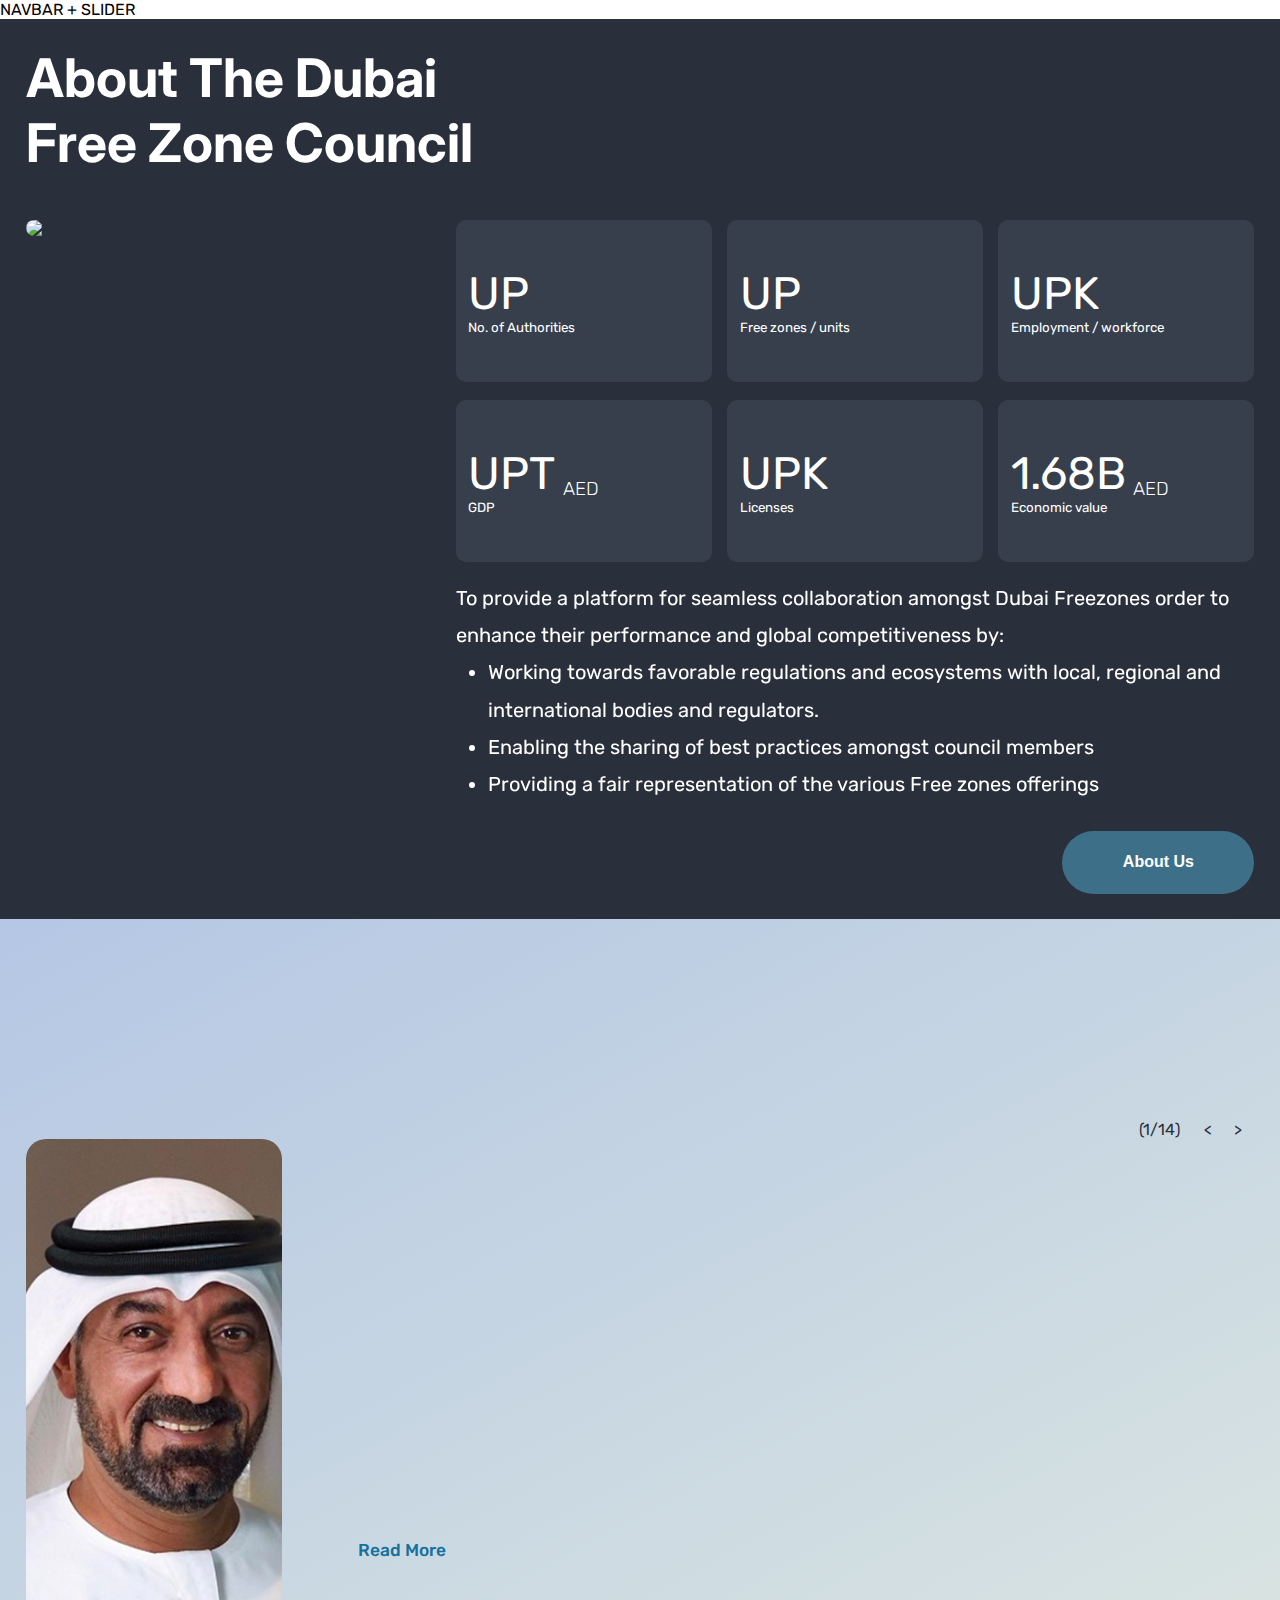
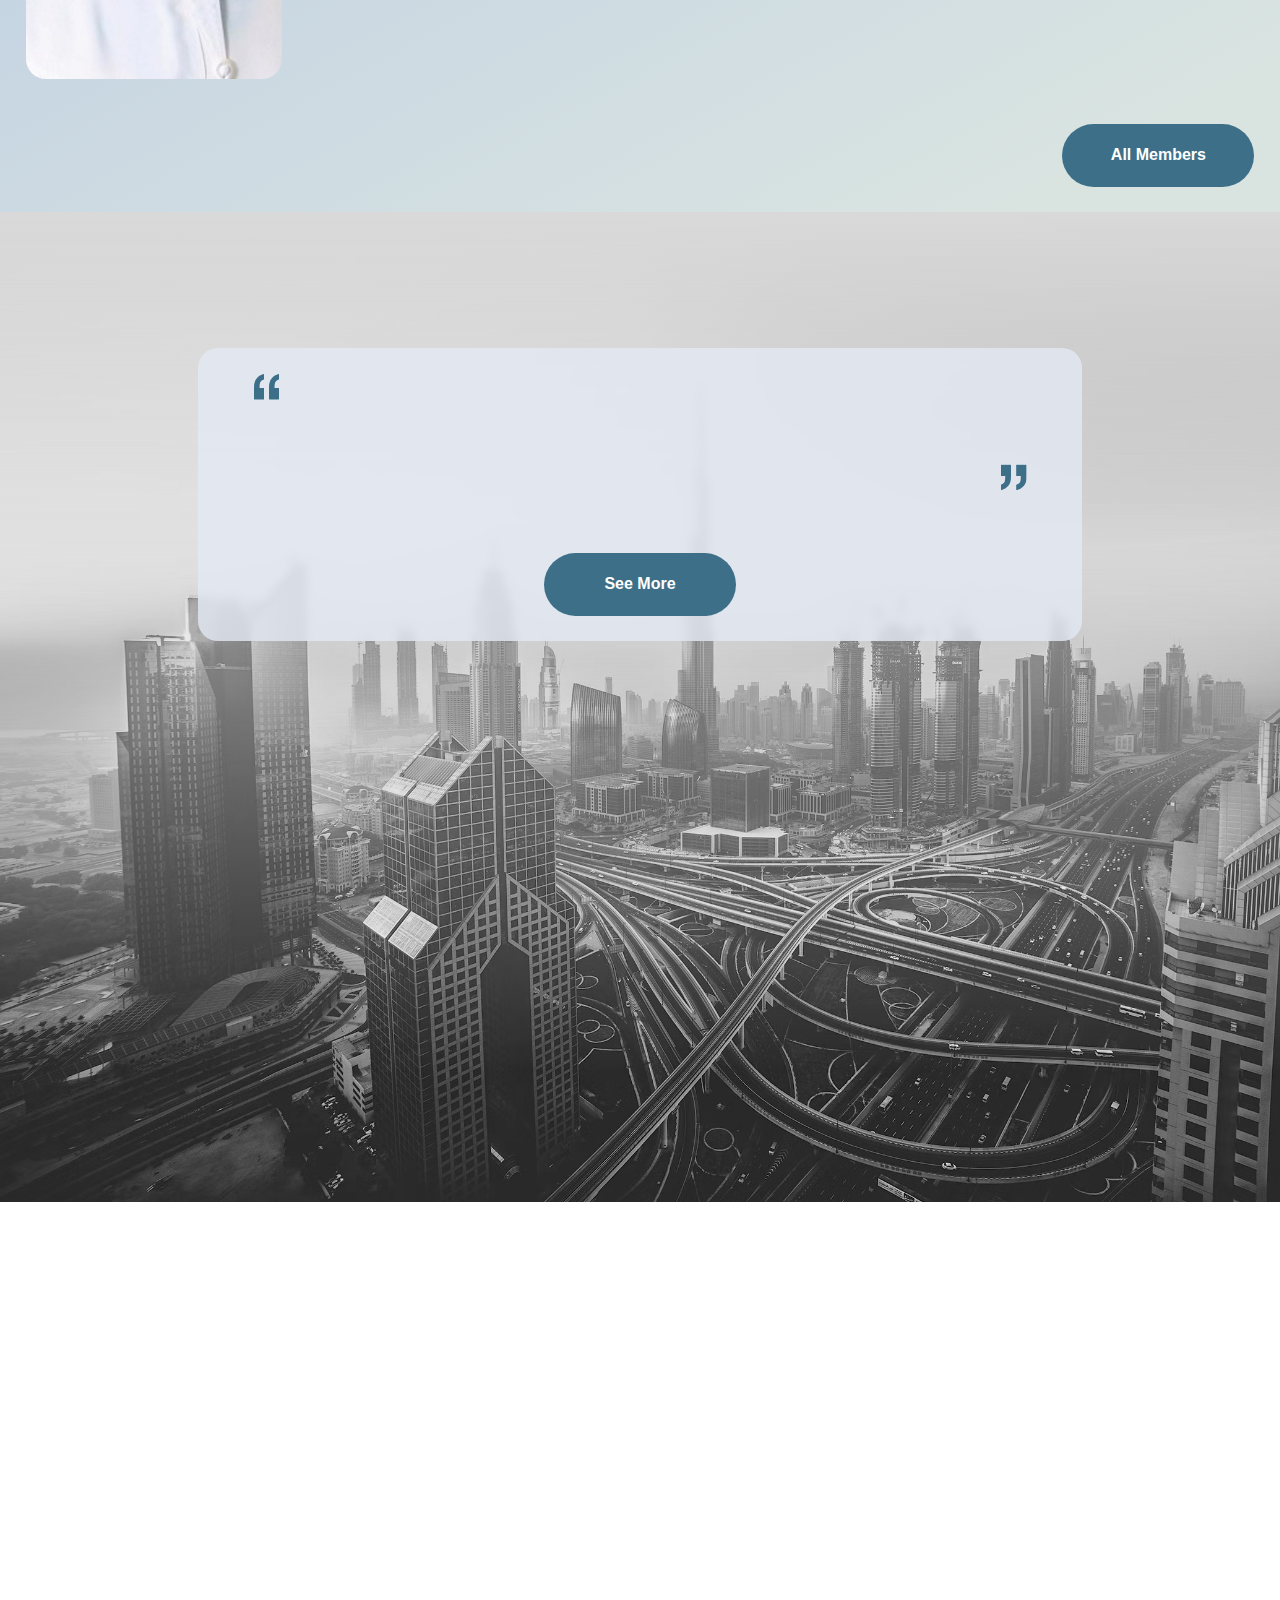
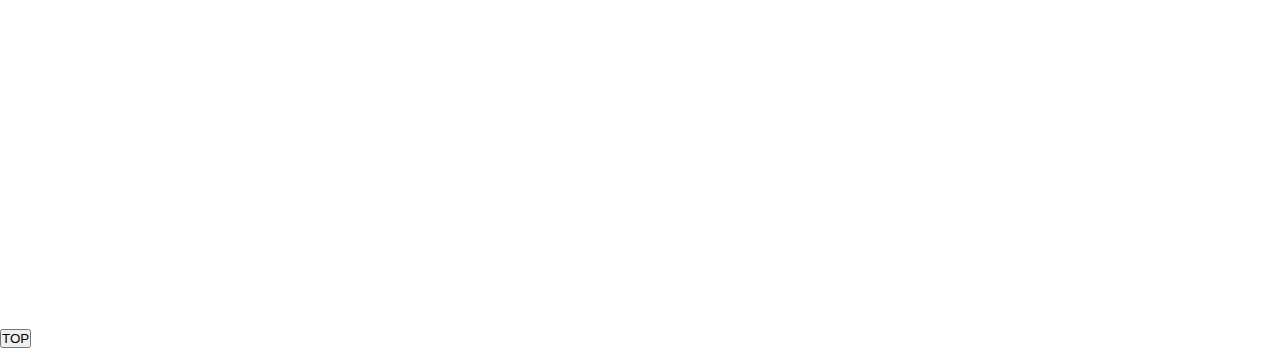
==== HTML.html @ bbfe6530 "Add files via upload" ====
<!DOCTYPE html>
<html>
  <head>
    <link
      href="https://fonts.googleapis.com/css2?family=Inter:wght@100..900&display=swap"
      rel="stylesheet"
    />
    <link
      href="https://fonts.googleapis.com/css2?family=Rubik:ital,wght@0,300..900;1,300..900&display=swap"
      rel="stylesheet"
    />
    <link rel="stylesheet" href="./CSS.css" />
    <link href="https://unpkg.com/aos@2.3.1/dist/aos.css" rel="stylesheet" />
  </head>

  <body>
    <p>NAVBAR + SLIDER</p>
    <div class="About_Us_Outer_Div">
      <div
        class="About_Us_Title_Div"
        data-aos-once="true"  data-aos="zoom-out-right"
        data-aos-duration="1000"
      >
        <h1>About the Dubai Free zone council</h1>
      </div>
      <div class="About_Us_Content_Div">
        <div class="About_Us_Content_Left">
          <div class="About_Us_Content_Left_Image_Div">
            <img class="About_Us_Content_Left_Image" src="./Assets/1.png" />
          </div>
        </div>
        <div class="About_Us_Content_Right">
          <div class="About_Us_Content_Right_Counters">
            <div class="About_Us_Content_Right_Counters_Grid">
              <div class="About_Us_Content_Right_Counters_Row">
                <div class="About_Us_Content_Right_Counters_Cell">
                  <div class="About_Us_Content_Right_Counters_Cell_Content">
                    <div class="About_Us_Content_Right_Counters_Cell_Up">
                      UP
                    </div>
                    <div class="About_Us_Content_Right_Counters_Cell_Down">
                      No. of Authorities
                    </div>
                  </div>
                </div>
                <div class="About_Us_Content_Right_Counters_Cell">
                  <div class="About_Us_Content_Right_Counters_Cell_Content">
                    <div class="About_Us_Content_Right_Counters_Cell_Up">
                      UP
                    </div>
                    <div class="About_Us_Content_Right_Counters_Cell_Down">
                      Free zones / units
                    </div>
                  </div>
                </div>
                <div class="About_Us_Content_Right_Counters_Cell">
                  <div class="About_Us_Content_Right_Counters_Cell_Content">
                    <div class="About_Us_Content_Right_Counters_Cell_Up">
                      UPK
                    </div>
                    <div class="About_Us_Content_Right_Counters_Cell_Down">
                      Employment / workforce
                    </div>
                  </div>
                </div>
              </div>
              <div class="About_Us_Content_Right_Counters_Row">
                <div class="About_Us_Content_Right_Counters_Cell">
                  <div class="About_Us_Content_Right_Counters_Cell_Content">
                    <div class="About_Us_Content_Right_Counters_Cell_Up">
                      UPT <span>AED</span>
                    </div>
                    <div class="About_Us_Content_Right_Counters_Cell_Down">
                      GDP
                    </div>
                  </div>
                </div>
                <div class="About_Us_Content_Right_Counters_Cell">
                  <div class="About_Us_Content_Right_Counters_Cell_Content">
                    <div class="About_Us_Content_Right_Counters_Cell_Up">
                      UPK
                    </div>
                    <div class="About_Us_Content_Right_Counters_Cell_Down">
                      Licenses
                    </div>
                  </div>
                </div>
                <div class="About_Us_Content_Right_Counters_Cell">
                  <div class="About_Us_Content_Right_Counters_Cell_Content">
                    <div class="About_Us_Content_Right_Counters_Cell_Up">
                      1.68B<span>AED</span>
                    </div>
                    <div class="About_Us_Content_Right_Counters_Cell_Down">
                      Economic value
                    </div>
                  </div>
                </div>
              </div>
            </div>
          </div>
          <div class="About_Us_Content_Right_Text">
            <p data-aos-once="true"  data-aos="fade-up" data-aos-duration="1000">
              To provide a platform for seamless collaboration amongst Dubai
              Freezones order to enhance their performance and global
              competitiveness by:
            </p>
            <ul>
              <li data-aos-once="true"  data-aos="fade-up" data-aos-duration="1400">
                Working towards favorable regulations and ecosystems with local,
                regional and international bodies and regulators.
              </li>
              <li data-aos-once="true"  data-aos="fade-up" data-aos-duration="1800">
                Enabling the sharing of best practices amongst council members
              </li>
              <li data-aos-once="true"  data-aos="fade-up" data-aos-duration="2200">
                Providing a fair representation of the various Free zones
                offerings
              </li>
            </ul>
          </div>
          <div class="About_Us_Content_Right_Button_Div">
            <button class="About_Us_Content_Right_Button">About Us</button>
          </div>
        </div>
      </div>
    </div>
    <div class="Members_Outer_Div">
      <div
        class="Members_Title_Div"
        data-aos-once="true"  data-aos="zoom-out-right"
        data-aos-duration="1000"
      >
        <h1>The Dubai Free zone council members</h1>
      </div>
      <div class="Members_Arrows_Div">
        <div class="Members_Arrow_Div_Contents">
          <div class="Members_Card_Number">(1/14)</div>
          <div class="Members_Arrows">
            <div class="Member_Arrow_Left">&lt;</div>
            <div class="Member_Arrow_Right">&gt;</div>
          </div>
        </div>
      </div>
      <div class="Members_Contents_Div">
        <div class="Members_Content_Left">
          <div class="Members_Content_Left_Image_Div">
            <img src="./Assets/2.png" />
          </div>
        </div>
        <div class="Members_Content_Right">
          <div class="Members_Content_Right_Title_Div">
            <p
              class="Members_Content_Right_Title_Text"
              data-aos-once="true"  data-aos="fade-up"
              data-aos-duration="700"
            >
              H.H. Sheikh Ahmed Bin Saeed Al Maktoum
            </p>
          </div>
          <div
            class="Members_Content_Right_Position"
            data-aos-once="true"  data-aos="fade-up"
            data-aos-duration="1000"
          >
            Chairman, Dubai Free Zones Council
          </div>
          <div class="Members_Content_Right_Plain_Text_Div">
            <p
              class="Members_Content_Right_Plain_Text"
              data-aos-once="true"  data-aos="fade-up"
              data-aos-duration="1300"
            >
              The Dubai Free Zones Council (DFZC) aims to drive the development
              of free zones in Dubai in order to attract investments and create
              an enabling environment for boosting diverse areas of the national
            </p>
          </div>
          <div>
            <a class="Members_Content_Right_Read_More" href="">Read More</a>
          </div>
        </div>
      </div>
      <div class="Members_Button_Div">
        <button class="Member_All_Members_Button">All Members</button>
      </div>
    </div>
    <div class="Agenda_Outer_Div">
      <div class="Agenda_Inner_Div">
        <div
          class="Agenda_Title_Div"
          data-aos-once="true"  data-aos="zoom-out-right"
          data-aos-duration="1000"
        >
          <h1>Economic agenda d33</h1>
        </div>
        <div class="Agenda_Content_Card_Div">
          <div class="Agenda_Content_Card">
            <div class="Agenda_Content_Card_Left">
              <img
                src="./Assets/Quote.svg"
                class="Agenda_Content_Card_Left_Image"
              />
            </div>
            <div class="Agenda_Content_Card_Center">
              <div class="Agenda_Content_Card_Center_Quote">
                <p
                  class="Agenda_Content_Card_Center_Quote_Text"
                  data-aos-once="true"  data-aos="fade-up"
                  data-aos-duration="1300"
                >
                  "2033 will mark 200 years since the foundation of Dubai: the
                  year in which Dubai will be the most important global business
                  centre, and by then we would have completed the Dubai Economic
                  Agenda 2033.“
                </p>
              </div>
              <div class="Agenda_Content_Card_Center_Quoter">
                <p
                  class="Agenda_Content_Card_Center_Quoter_Text"
                  data-aos-once="true"  data-aos="fade-up"
                  data-aos-duration="1700"
                >
                  -His Highness Sheikh Mohammed bin Rashid Al Maktoum
                </p>
              </div>
              <div class="Agenda_Content_Card_Center_Button_Div">
                <button class="Agenda_Content_Card_Center_Button">
                  See More
                </button>
              </div>
            </div>
            <div class="Agenda_Content_Card_Right">
              <img
                src="./Assets/Quote.svg"
                class="Agenda_Content_Card_Right_Image"
              />
            </div>
          </div>
        </div>
      </div>
    </div>
    <div class="Authorities_Outer_Div">
      <div class="Authorities_Title_Div" data-aos-once="true" data-aos="zoom-out-right">
        <h1>Freezone Authorities</h1>
      </div>
      <div class="Authorities_Items_Div">
        <div class="Authorities_Items_Rows">
          <div class="Authorities_Items_Row">
            <div class="Authorities_Items_Row_Item">
              <div class="Authorities_Items_Row_Item_Image_Div" data-aos-once="true"  data-aos="fade-right" data-aos-duration="400">
                <img
                  class="Authorities_Items_Row_Item_Image"
                  src="./Assets/4.jpeg"
                />
              </div>
              <div class="Authorities_Items_Row_Item_Image_Div" data-aos-once="true"  data-aos="fade-right" data-aos-duration="600">
                <img
                  class="Authorities_Items_Row_Item_Image"
                  src="./Assets/5.png"
                />
              </div>
              <div class="Authorities_Items_Row_Item_Image_Div" data-aos-once="true"  data-aos="fade-right" data-aos-duration="800">
                <img
                  class="Authorities_Items_Row_Item_Image"
                  src="./Assets/6.png"
                />
              </div>
              <div class="Authorities_Items_Row_Item_Image_Div" data-aos-once="true"  data-aos="fade-right" data-aos-duration="1000">
                <img
                  class="Authorities_Items_Row_Item_Image"
                  src="./Assets/7.png"
                />
              </div>
            </div>
          </div>
          <div class="Authorities_Items_Row">
            <div class="Authorities_Items_Row_Item">
              <div class="Authorities_Items_Row_Item_Image_Div" data-aos-once="true"  data-aos="fade-right" data-aos-duration="1000">
                <img
                  class="Authorities_Items_Row_Item_Image"
                  src="./Assets/8.png"
                />
              </div>
              <div class="Authorities_Items_Row_Item_Image_Div" data-aos-once="true"  data-aos="fade-right" data-aos-duration="1000">
                <img
                  class="Authorities_Items_Row_Item_Image"
                  src="./Assets/9.png"
                />
              </div>
              <div class="Authorities_Items_Row_Item_Image_Div" data-aos-once="true"  data-aos="fade-right" data-aos-duration="1000">
                <img
                  class="Authorities_Items_Row_Item_Image"
                  src="./Assets/10.png"
                />
              </div>
              <div class="Authorities_Items_Row_Item_Image_Div" data-aos-once="true"  data-aos="fade-right" data-aos-duration="1000">
                <img
                  class="Authorities_Items_Row_Item_Image"
                  src="./Assets/11.png"
                />
              </div>
            </div>
          </div>
          <div class="Authorities_Items_Row">
            <div class="Authorities_Items_Row_Item">
              <div class="Authorities_Items_Row_Item_Image_Div" data-aos-once="true"  data-aos="fade-right" data-aos-duration="1000">
                <img
                  class="Authorities_Items_Row_Item_Image"
                  src="./Assets/12.png"
                />
              </div>
              <div class="Authorities_Items_Row_Item_Image_Div" data-aos-once="true"  data-aos="fade-right" data-aos-duration="1000">
                <img
                  class="Authorities_Items_Row_Item_Image"
                  src="./Assets/13.png"
                />
              </div>
              <div class="Authorities_Items_Row_Item_Image_Div" data-aos-once="true"  data-aos="fade-right" data-aos-duration="1000">
                <img
                  class="Authorities_Items_Row_Item_Image"
                  src="./Assets/14.png"
                />
              </div>
            </div>
          </div>
        </div>
      </div>
    </div>
    
    <button id="TopButton" onclick="GoToTop()">TOP</button>
    <script src="./JavaScript.js"></script>
    <script src="https://unpkg.com/aos@2.3.1/dist/aos.js"></script>
    <script>
      AOS.init();
    </script>
  </body>
</html>
---- CSS.css ----
* {
  margin: 0;
  padding: 0;
}
html{
  scroll-behavior: smooth;
}
h1 {
  font-family: "Inter", sans-serif;
  font-weight: 700;
  text-transform: capitalize;
}
p,
ul,
div {
  font-family: "Rubik", sans-serif;
}
ul {
  list-style-position: outside;
  margin-left: 4%;
}
.About_Us_Outer_Div {
  background-color: #292f3b;
  padding: 2vw;
}
.About_Us_Title_Div {
  color: #ffffff;
  width: 40vw;
  font-size: 20pt;
  margin-bottom: 5vh;
}
.About_Us_Content_Div {
  display: flex;
  justify-content: space-between;
}
.About_Us_Content_Left {
  width: 35vw;
}
.About_Us_Content_Left_Image_Div {
  display: flex;
  justify-content: center;
  width: 30vw;
  border-radius: 20px;
  overflow: hidden;
}
.About_Us_Content_Left_Image {
  width: 60vw;
}
.About_Us_Content_Right {
  width: 65vw;
}
.About_Us_Content_Right_Counters {
  display: flex;
  justify-content: center;
  width: 100%;
}
.About_Us_Content_Right_Counters_Grid {
  width: 100%;
}
.About_Us_Content_Right_Counters_Row {
  display: flex;
  justify-content: space-between;
  margin-bottom: 2vh;
}
.About_Us_Content_Right_Counters_Cell {
  background-color: #373f4d;
  color: #ffffff;
  width: 20vw;
  height: 18vh;
  border-radius: 10px;
  display: flex;
  justify-content: flex-start;
  align-items: center;
}
.About_Us_Content_Right_Counters_Cell_Content {
  margin-left: 5%;
  font-weight: 400;
}
.About_Us_Content_Right_Counters_Cell_Up {
  display: flex;
  align-items: center;
  font-size: 34pt;
}
.About_Us_Content_Right_Counters_Cell_Up > span {
  font-size: 14pt;
  align-self: flex-end;
  font-weight: 200;
  text-indent: 20%;
}
.About_Us_Content_Right_Counters_Cell_Down {
  display: flex;
  align-items: center;
  font-size: 10pt;
}
.About_Us_Content_Right_Text {
  color: #ffffff;
  font-size: 15pt;
  line-height: 28pt;
  text-align: start;
  margin-bottom: 3vh;
}
.About_Us_Content_Right_Button_Div {
  display: flex;
  justify-content: flex-end;
}
.About_Us_Content_Right_Button {
  background-color: #3d7088;
  color: #ffffff;
  font-size: 12pt;
  font-weight: 600;
  border: none;
  height: 7vh;
  width: 15vw;
  border-radius: 50px;
  cursor: pointer;
}

.About_Us_Content_Right_Button:hover {
  background-color: #3d708800;
  border: #ffffff solid 2px;
  color: #ffffff;
  transition: 0.5s;
}

.Members_Outer_Div {
  background: linear-gradient(151.91deg, #b5c7e4 0.93%, #d9e4e1 90.1%);
  padding: 2vw;
}
.Members_Title_Div {
  color: #2a303b;
  width: 40vw;
  font-size: 20pt;
  margin-bottom: 5vh;
}
.Members_Arrows_Div {
  display: flex;
  justify-content: flex-end;
  width: 96vw;
}
.Members_Arrow_Div_Contents {
  display: flex;
  justify-content: space-around;
  align-items: center;
  width: 10vw;
}
.Members_Card_Number {
  color: #2a303b;
  font-size: 12pt;
}
.Members_Arrows {
  color: #2a303b;
  display: flex;
  width: 3vw;
  justify-content: space-between;
}
.Member_Arrow_Left {
  cursor: pointer;
  font-size: 12pt;
}
.Member_Arrow_Right {
  font-size: 12pt;
  cursor: pointer;
}
.Members_Contents_Div {
  display: flex;
  justify-content: space-between;
  align-items: center;
  height: 60vh;
  margin-bottom: 5vh;
}
.Members_Content_Left {
  height: 60vh;
  display: flex;
  justify-content: center;
  width: 20vw;
}
.Members_Content_Left_Image_Div {
  display: flex;
  justify-content: center;
  overflow: hidden;
  border-radius: 20px;
}

.Members_Content_Right {
  width: 70vw;
}
.Members_Content_Right_Title_Div {
  margin-bottom: 4vh;
}
.Members_Content_Right_Title_Text {
  font-weight: 600;
  font-size: 20pt;
}
.Members_Content_Right_Position {
  font-weight: 500;
  color: #62769d;
  margin-bottom: 4vh;
}
.Members_Content_Right_Plain_Text_Div {
  margin-bottom: 8vh;
  width: 55vw;
}
.Members_Content_Right_Plain_Text {
  color: #62769d;
  font-size: 13pt;
  line-height: 22pt;
}

.Members_Content_Right_Read_More {
  font-size: 13pt;
  font-weight: 500;
  color: #14719d;
  text-decoration: none;
}
.Members_Button_Div {
  display: flex;
  justify-content: end;
}
.Member_All_Members_Button {
  background-color: #3d7088;
  color: #ffffff;
  font-size: 12pt;
  font-weight: 600;
  border: none;
  height: 7vh;
  width: 15vw;
  border-radius: 50px;
  cursor: pointer;
}
.Member_All_Members_Button:hover {
  background-color: #3d708800;
  border: #3d7088 solid 2px;
  color: #3d7088;
  transition: 0.5s;
}

.Agenda_Outer_Div {
  background: url("./Assets/3.1.png");
  background-size: cover;
  height: 110vh;
}
.Agenda_Inner_Div {
  background: linear-gradient(180deg, #d9d9d9 0%, rgba(217, 217, 217, 0) 100%);
  background-blend-mode: luminosity;
  height: 90vh;
  padding: 2vw;
}
.Agenda_Title_Div {
  color: #2a303b;
  width: 50vw;
  font-size: 20pt;
  margin-bottom: 5vh;
}
.Agenda_Content_Card_Div {
  display: flex;
  justify-content: center;
  align-items: center;
}
.Agenda_Content_Card {
  background-color: rgba(227, 234, 244, 0.8);
  backdrop-filter: blur(4px);
  border-radius: 20px;
  padding: 2vw;
  display: flex;
  justify-content: space-around;
  width: 65vw;
}
.Agenda_Content_Card_Left {
  padding: 0;
  display: flex;
  justify-content: center;
  align-items: flex-start;
  width: 5vw;
  height: 13vh;
}
.Agenda_Content_Card_Left_Image {
  width: 40%;
}
.Agenda_Content_Card_Center {
  width: 50vw;
}
.Agenda_Content_Card_Center_Quote {
  margin-bottom: 4vh;
}
.Agenda_Content_Card_Center_Quote_Text {
  text-transform: capitalize;
  color: #000000;
  font-size: 13pt;
  line-height: 22pt;
}
.Agenda_Content_Card_Center_Quoter {
  margin-bottom: 4vh;
}
.Agenda_Content_Card_Center_Quoter_Text {
  color: #3d7088;
}
.Agenda_Content_Card_Center_Button_Div {
  display: flex;
  justify-content: center;
}
.Agenda_Content_Card_Center_Button {
  background-color: #3d7088;
  color: #ffffff;
  font-size: 12pt;
  font-weight: 600;
  border: none;
  height: 7vh;
  width: 15vw;
  border-radius: 50px;
  cursor: pointer;
}
.Agenda_Content_Card_Center_Button:hover {
  background-color: #3d708800;
  border: #3d7088 solid 2px;
  color: #3d7088;
  transition: 0.5s;
}
.Agenda_Content_Card_Right {
  display: flex;
  justify-content: center;
  align-items: end;
  height: 13vh;
  width: 5vw;
}
.Agenda_Content_Card_Right_Image {
  transform: rotateZ(-180deg);
  width: 40%;
}

.Authorities_Outer_Div{
  padding: 2vw;
  background-color: #ffffff;
  height: 75vh;
}
.Authorities_Title_Div{
  color: #2a303b;
  width: 40vw;
  font-size: 20pt;
  margin-bottom: 5vh;
}
.Authorities_Items_Div{
  display: flex;
  justify-content: center;
  align-items: center;
}
.Authorities_Items_Rows{
  width: 96vw;
}
.Authorities_Items_Row{
  display: flex;
  justify-content: center;
  align-items: center;
}
.Authorities_Items_Row_Item{
  width: 96vw;
  display: flex;
  justify-content: center;
  align-items: center;
}
.Authorities_Items_Row_Item_Image_Div{
width: 20vw;
display: flex;
justify-content: center;
align-items: center;
}
.Authorities_Items_Row_Item_Image{
  width: 10vw;
filter: grayscale(1);
transition: .5s;
}
.Authorities_Items_Row_Item_Image:hover{
filter: grayscale(0);
transform: scale(1.2);
}
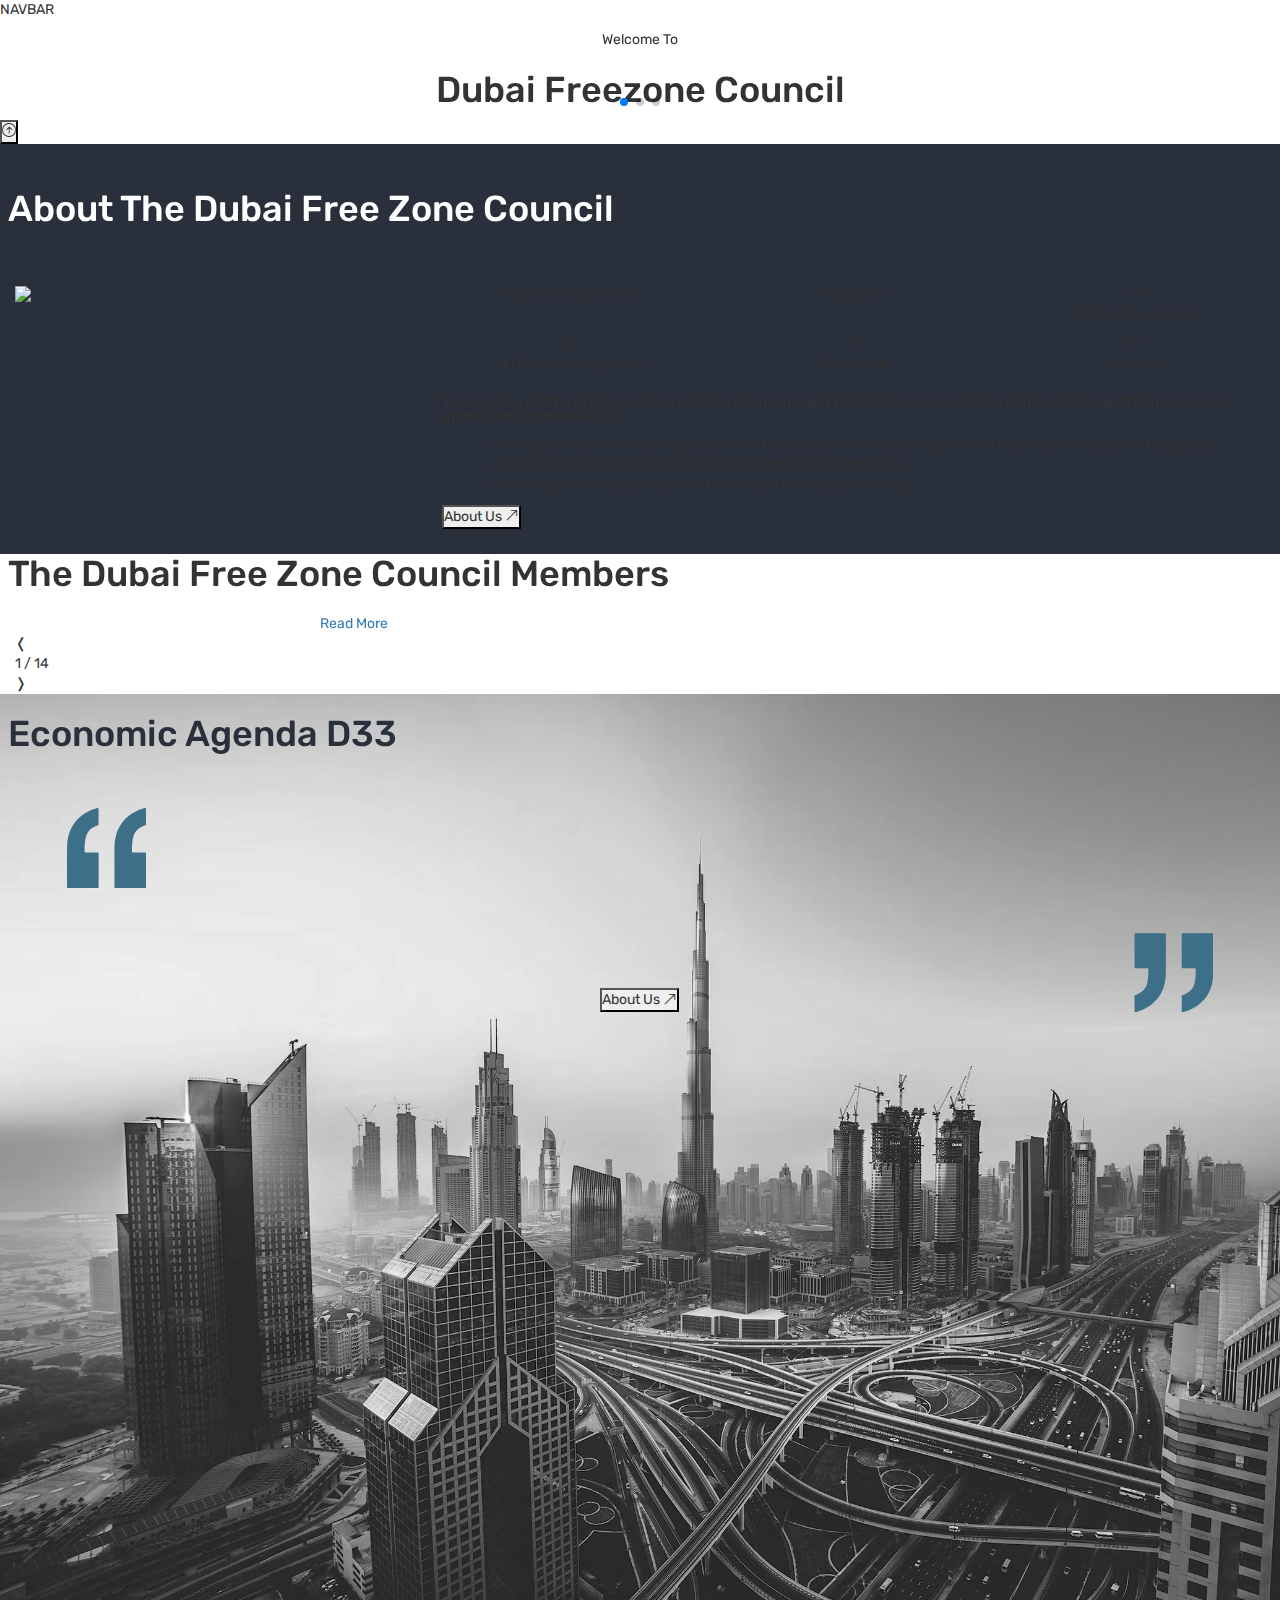
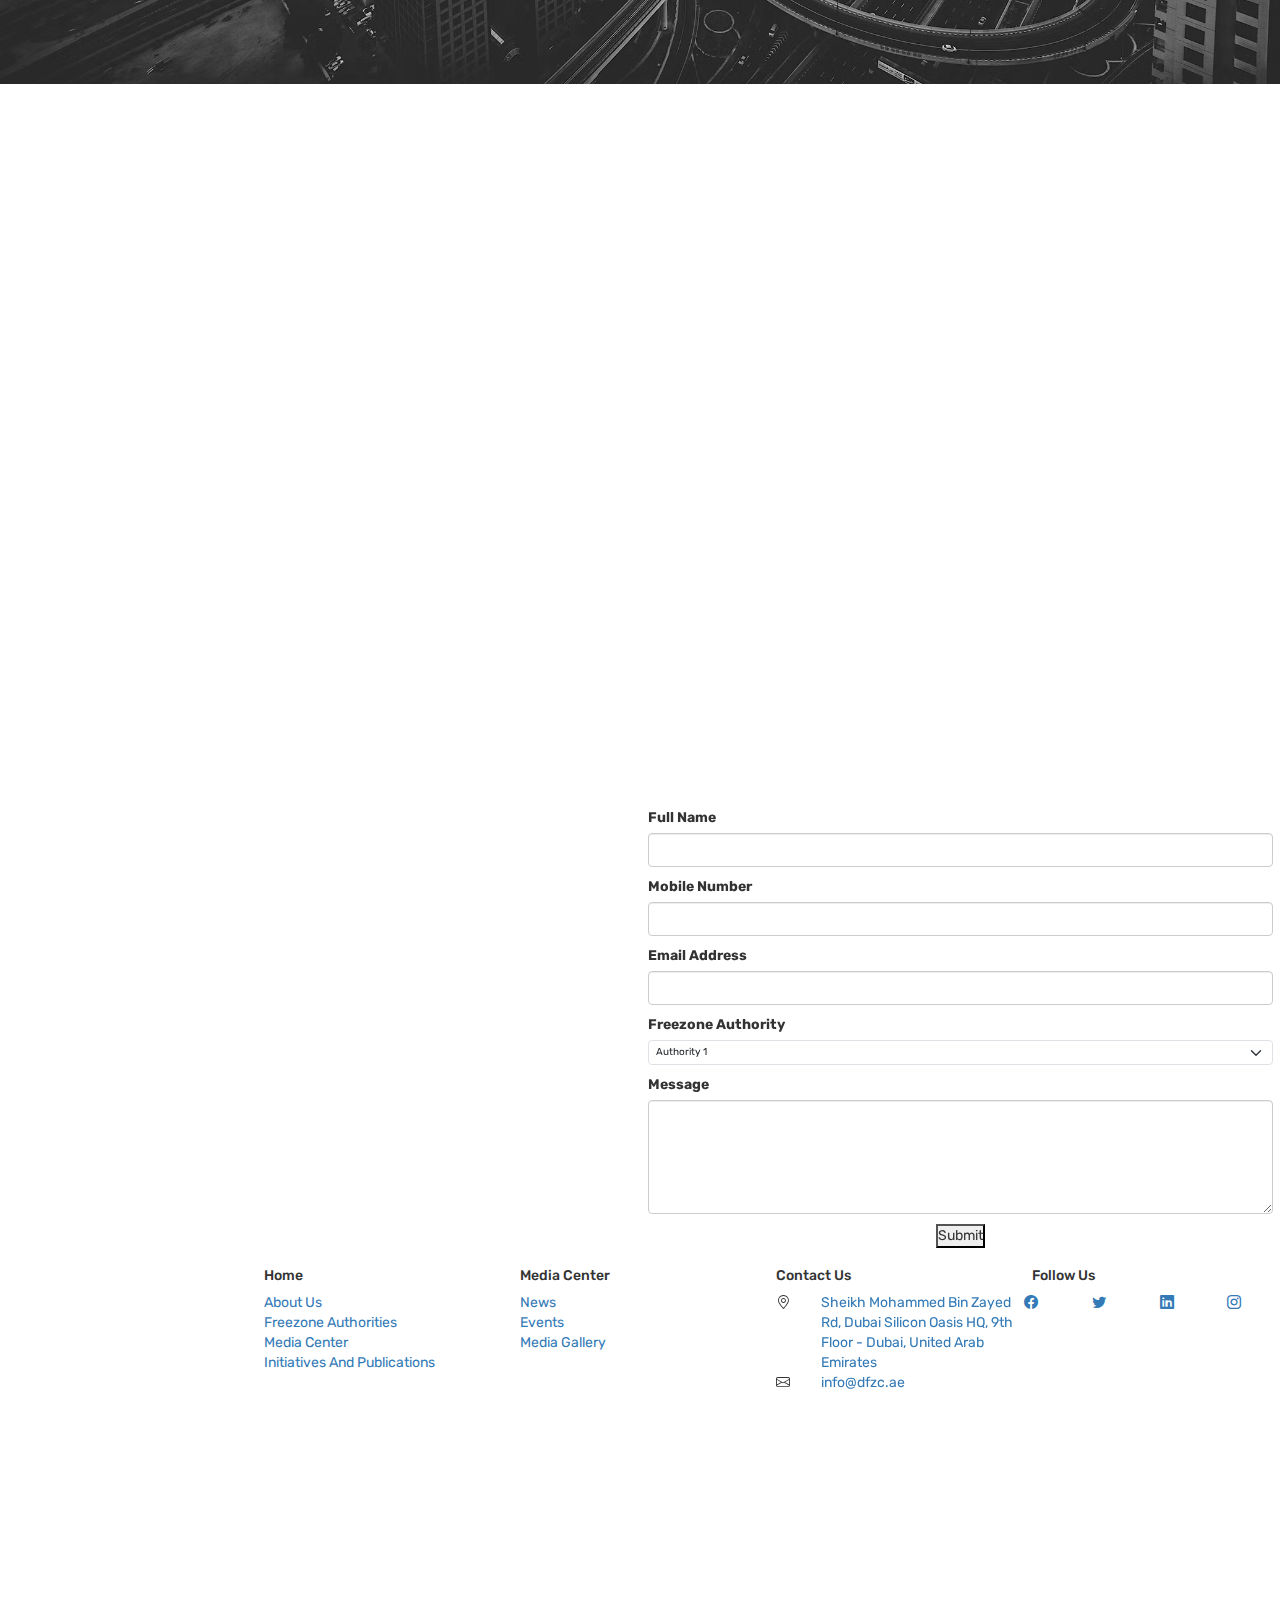
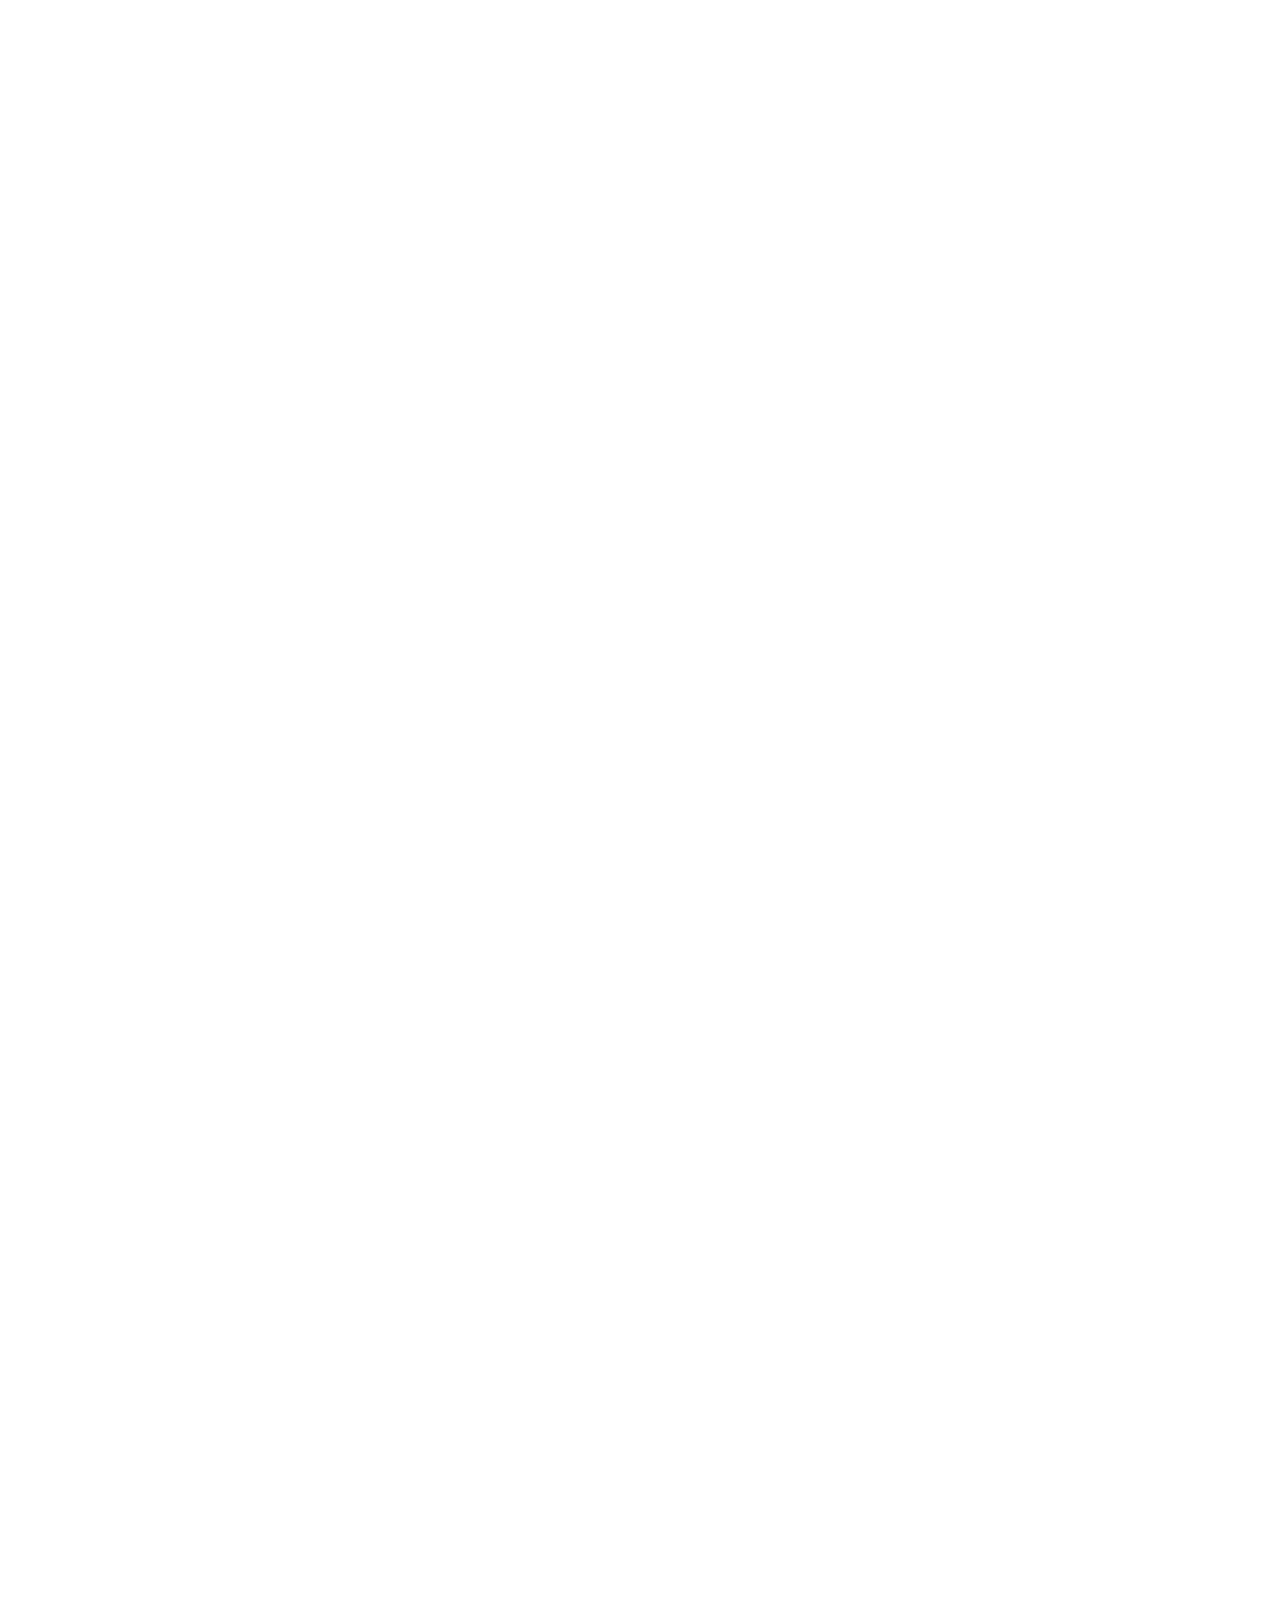
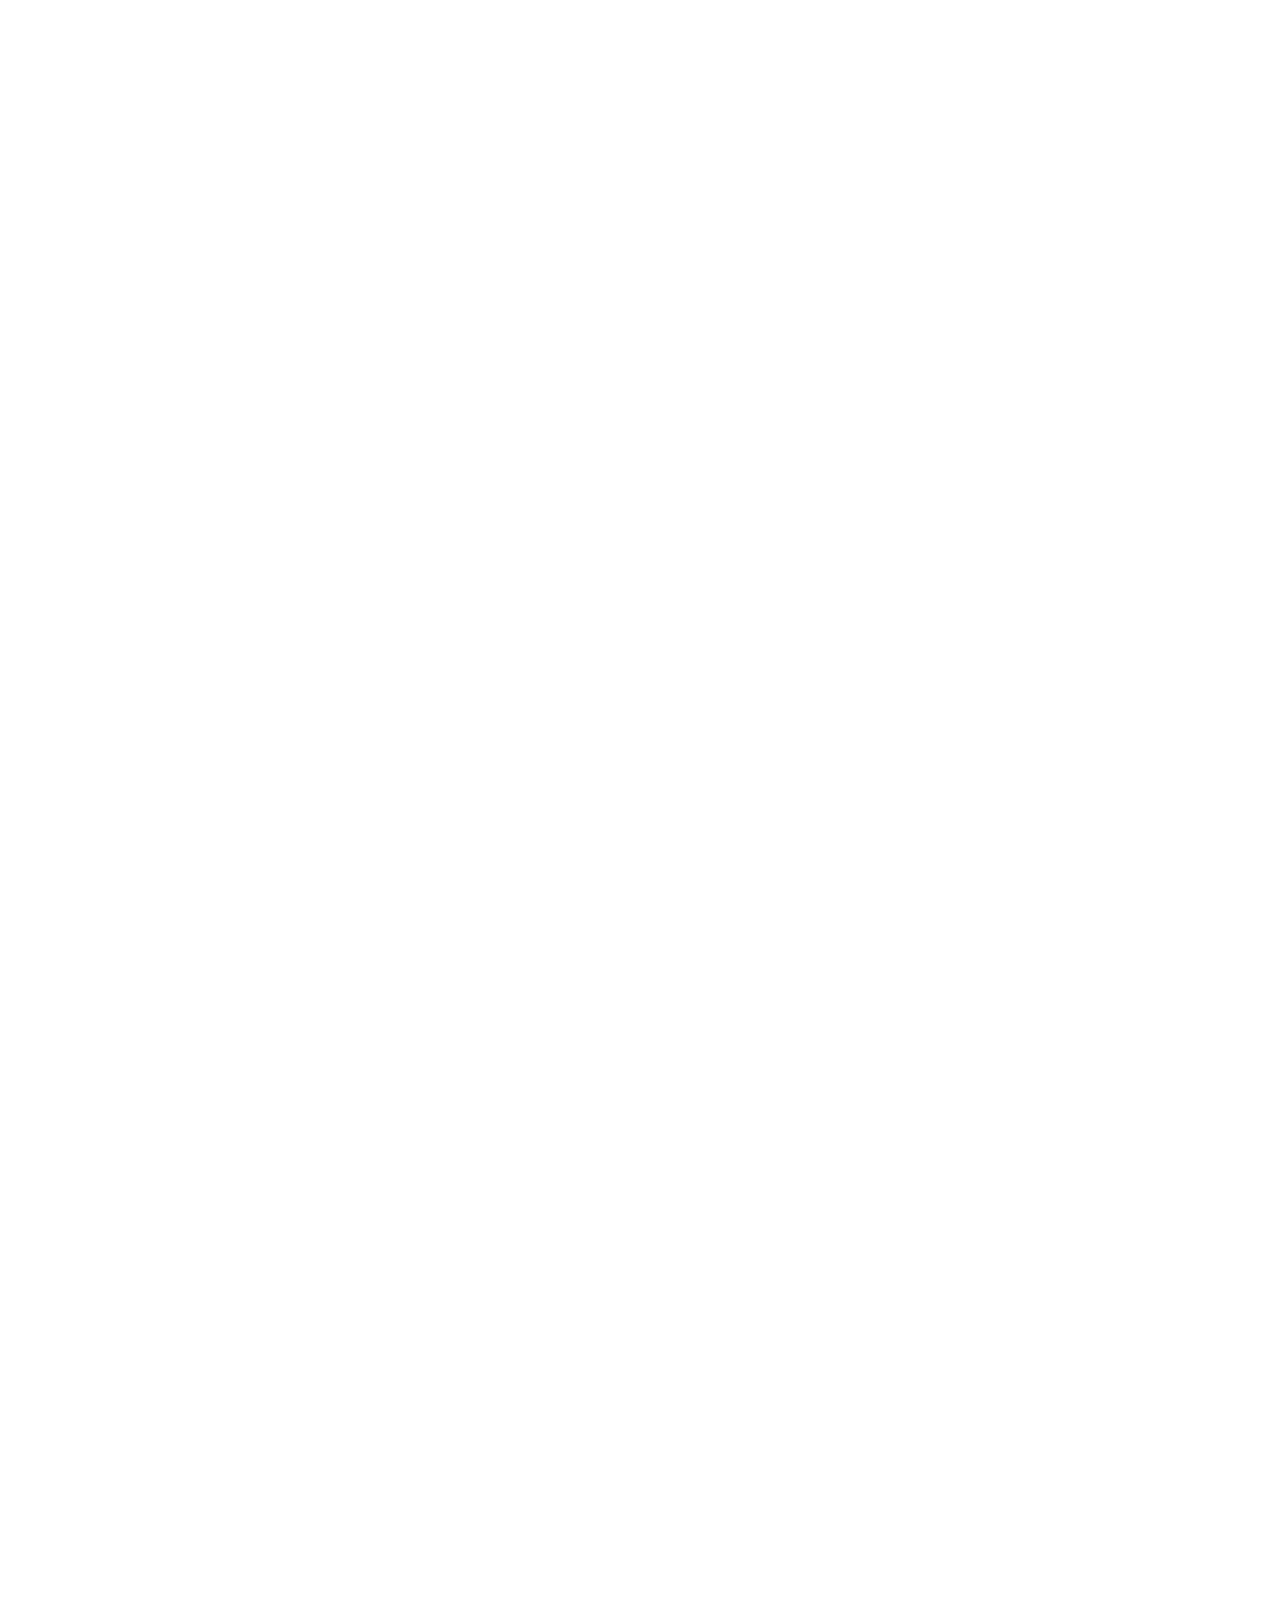
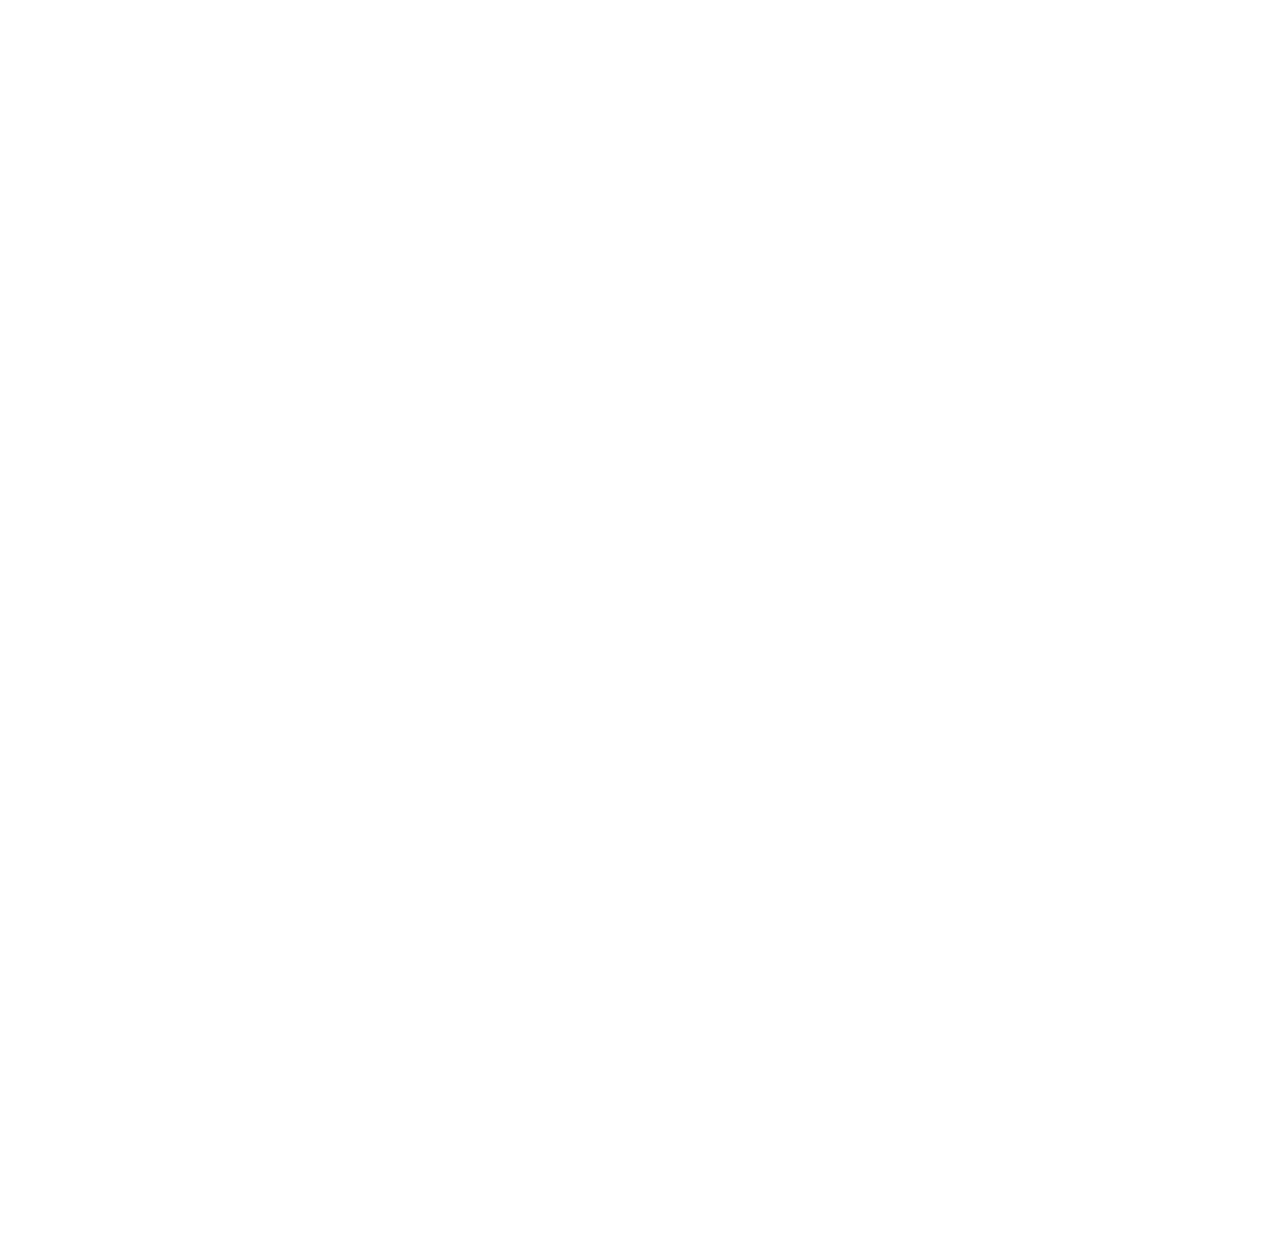
==== commit 325f9a12: "Update HTML.html" ====
--- a/HTML.html
+++ b/HTML.html
@@ -1,6 +1,7 @@
 <!DOCTYPE html>
 <html>
   <head>
+    <meta name="viewport" content="width=device-width, initial-scale=1" />
     <link
       href="https://fonts.googleapis.com/css2?family=Inter:wght@100..900&display=swap"
       rel="stylesheet"
@@ -9,203 +10,712 @@
       href="https://fonts.googleapis.com/css2?family=Rubik:ital,wght@0,300..900;1,300..900&display=swap"
       rel="stylesheet"
     />
-    <link rel="stylesheet" href="./CSS.css" />
+    <link href="./CSS.css" rel="stylesheet" />
     <link href="https://unpkg.com/aos@2.3.1/dist/aos.css" rel="stylesheet" />
+    <link
+      href="https://cdn.jsdelivr.net/npm/bootstrap@5.3.3/dist/css/bootstrap.min.css"
+      rel="stylesheet"
+      integrity="sha384-QWTKZyjpPEjISv5WaRU9OFeRpok6YctnYmDr5pNlyT2bRjXh0JMhjY6hW+ALEwIH"
+      crossorigin="anonymous"
+    />
+    <link
+      rel="stylesheet"
+      href="https://cdn.jsdelivr.net/npm/bootstrap-icons@1.3.0/font/bootstrap-icons.css"
+    />
+    <link
+      rel="stylesheet"
+      href="https://cdn.jsdelivr.net/npm/swiper@11/swiper-bundle.min.css"
+    />
+    <link
+      rel="stylesheet"
+      href="https://maxcdn.bootstrapcdn.com/bootstrap/3.4.0/css/bootstrap.min.css"
+    />
+    <link rel="preconnect" href="https://fonts.googleapis.com" />
+    <link rel="preconnect" href="https://fonts.gstatic.com" crossorigin />
+    <link
+      href="https://fonts.googleapis.com/css2?family=Zain:wght@200;300;400;700;800;900&display=swap"
+      rel="stylesheet"
+    />
   </head>
 
   <body>
-    <p>NAVBAR + SLIDER</p>
-    <div class="About_Us_Outer_Div">
-      <div
-        class="About_Us_Title_Div"
-        data-aos-once="true"  data-aos="zoom-out-right"
-        data-aos-duration="1000"
-      >
-        <h1>About the Dubai Free zone council</h1>
+    <p class="red">NAVBAR</p>
+    <div class="container-fluid">
+      <div class="row Main_Slider">
+        <div class="swiper mainSwiper">
+          <div class="swiper-wrapper">
+            <div class="swiper-slide">
+              <div
+                class="d-flex flex-column justify-content-center Main_Slider_Header"
+              >
+                <span class="Main_Slider_Header_Text align-self-center">
+                  Welcome To
+                </span>
+                <h1 class="Main_Slider_Header_Text_Bold align-self-center">
+                  Dubai Freezone Council
+                </h1>
+              </div>
+              <div class="row">
+                <img src="./Assets/0.1.png" alt="" />
+              </div>
+            </div>
+            <div class="swiper-slide">
+              <div
+                class="d-flex flex-column justify-content-center Main_Slider_Header"
+              >
+                <span class="Main_Slider_Header_Text align-self-center">
+                  The Dubai Free Zones Council (DFZC)
+                </span>
+                <h1 class="Main_Slider_Header_Text_Bold align-self-center">
+                  Aims attract investments.
+                </h1>
+              </div>
+              <div class="row">
+                <img src="./Assets/0.2.png" alt="" />
+              </div>
+            </div>
+            <div class="swiper-slide">
+              <div
+                class="d-flex flex-column justify-content-center Main_Slider_Header"
+              >
+                <span class="Main_Slider_Header_Text align-self-center">
+                  The Council’s Efforts Support
+                </span>
+                <h1 class="Main_Slider_Header_Text_Bold align-self-center">
+                  Dubai Government’s strategic plans.
+                </h1>
+              </div>
+              <div class="row">
+                <img src="./Assets/0.3.png" alt="" />
+              </div>
+            </div>
+          </div>
+          <div class="swiper-pagination"></div>
+        </div>
       </div>
-      <div class="About_Us_Content_Div">
-        <div class="About_Us_Content_Left">
-          <div class="About_Us_Content_Left_Image_Div">
-            <img class="About_Us_Content_Left_Image" src="./Assets/1.png" />
-          </div>
-        </div>
-        <div class="About_Us_Content_Right">
-          <div class="About_Us_Content_Right_Counters">
-            <div class="About_Us_Content_Right_Counters_Grid">
-              <div class="About_Us_Content_Right_Counters_Row">
-                <div class="About_Us_Content_Right_Counters_Cell">
-                  <div class="About_Us_Content_Right_Counters_Cell_Content">
-                    <div class="About_Us_Content_Right_Counters_Cell_Up">
-                      UP
-                    </div>
-                    <div class="About_Us_Content_Right_Counters_Cell_Down">
-                      No. of Authorities
-                    </div>
-                  </div>
-                </div>
-                <div class="About_Us_Content_Right_Counters_Cell">
-                  <div class="About_Us_Content_Right_Counters_Cell_Content">
-                    <div class="About_Us_Content_Right_Counters_Cell_Up">
-                      UP
-                    </div>
-                    <div class="About_Us_Content_Right_Counters_Cell_Down">
-                      Free zones / units
-                    </div>
-                  </div>
-                </div>
-                <div class="About_Us_Content_Right_Counters_Cell">
-                  <div class="About_Us_Content_Right_Counters_Cell_Content">
-                    <div class="About_Us_Content_Right_Counters_Cell_Up">
-                      UPK
-                    </div>
-                    <div class="About_Us_Content_Right_Counters_Cell_Down">
-                      Employment / workforce
-                    </div>
-                  </div>
-                </div>
-              </div>
-              <div class="About_Us_Content_Right_Counters_Row">
-                <div class="About_Us_Content_Right_Counters_Cell">
-                  <div class="About_Us_Content_Right_Counters_Cell_Content">
-                    <div class="About_Us_Content_Right_Counters_Cell_Up">
-                      UPT <span>AED</span>
-                    </div>
-                    <div class="About_Us_Content_Right_Counters_Cell_Down">
-                      GDP
-                    </div>
-                  </div>
-                </div>
-                <div class="About_Us_Content_Right_Counters_Cell">
-                  <div class="About_Us_Content_Right_Counters_Cell_Content">
-                    <div class="About_Us_Content_Right_Counters_Cell_Up">
-                      UPK
-                    </div>
-                    <div class="About_Us_Content_Right_Counters_Cell_Down">
-                      Licenses
-                    </div>
-                  </div>
-                </div>
-                <div class="About_Us_Content_Right_Counters_Cell">
-                  <div class="About_Us_Content_Right_Counters_Cell_Content">
-                    <div class="About_Us_Content_Right_Counters_Cell_Up">
-                      1.68B<span>AED</span>
-                    </div>
-                    <div class="About_Us_Content_Right_Counters_Cell_Down">
-                      Economic value
-                    </div>
-                  </div>
-                </div>
-              </div>
-            </div>
-          </div>
-          <div class="About_Us_Content_Right_Text">
-            <p data-aos-once="true"  data-aos="fade-up" data-aos-duration="1000">
+    </div>
+    <div class="TopButton" id="TopButton">
+      <button class="GoTop" onclick="GoToTop()">
+        <i class="bi bi-arrow-up-circle"></i>
+      </button>
+    </div>
+    <section class="section">
+      <div class="container-fluid About_Us_Outer_Div">
+        <div class="row">
+          <div
+            class="col About_Us_Title_Div"
+            data-aos="fade-up"
+            data-aos-duration="1000"
+          >
+            <h1 class="Title">About the Dubai Free Zone Council</h1>
+          </div>
+        </div>
+        <div class="row">
+          <div class="col-sm-4">
+            <div class="media">
+              <img src="./Assets/1.png" class="image-fluid About_Us_Image" />
+            </div>
+          </div>
+          <div class="col-sm-8">
+            <div class="row">
+              <div class="col-lg-4 col-6 text-center">
+                <div class="num-card">
+                  <span id="FZA"></span>
+                  <p>free zone authorities</p>
+                </div>
+              </div>
+              <div class="col-lg-4 col-6 text-center">
+                <div class="num-card">
+                  <span id="FZ"></span>
+                  <p>free zones</p>
+                </div>
+              </div>
+              <div class="col-lg-4 col-6 text-center">
+                <div class="num-card">
+                  <span id="DE"></span>%
+                  <p>of Dubai’s economy</p>
+                </div>
+              </div>
+              <div class="col-lg-4 col-6 text-center">
+                <div class="num-card">
+                  <span id="DFT"></span>%
+                  <p>of Dubai's foreign trade</p>
+                </div>
+              </div>
+              <div class="col-lg-4 col-6 text-center">
+                <div class="num-card">
+                  <span id="DL"></span>K+
+                  <p>Dubai land</p>
+                </div>
+              </div>
+              <div class="col-lg-4 col-6 text-center">
+                <div class="num-card">
+                  <span id="WF"></span>K+
+                  <p>workforce</p>
+                </div>
+              </div>
+            </div>
+            <h5 class="Right_Text">
               To provide a platform for seamless collaboration amongst Dubai
               Freezones order to enhance their performance and global
               competitiveness by:
-            </p>
-            <ul>
-              <li data-aos-once="true"  data-aos="fade-up" data-aos-duration="1400">
+            </h5>
+            <ul class="Right_Text">
+              <li>
                 Working towards favorable regulations and ecosystems with local,
                 regional and international bodies and regulators.
               </li>
-              <li data-aos-once="true"  data-aos="fade-up" data-aos-duration="1800">
+              <li>
                 Enabling the sharing of best practices amongst council members
               </li>
-              <li data-aos-once="true"  data-aos="fade-up" data-aos-duration="2200">
+              <li>
                 Providing a fair representation of the various Free zones
                 offerings
               </li>
             </ul>
-          </div>
-          <div class="About_Us_Content_Right_Button_Div">
-            <button class="About_Us_Content_Right_Button">About Us</button>
+            <button class="button1">
+              <span>About Us</span>
+              <i class="bi bi-arrow-up-right"></i>
+            </button>
           </div>
         </div>
       </div>
-    </div>
-    <div class="Members_Outer_Div">
-      <div
-        class="Members_Title_Div"
-        data-aos-once="true"  data-aos="zoom-out-right"
-        data-aos-duration="1000"
-      >
-        <h1>The Dubai Free zone council members</h1>
+    </section>
+    <section>
+      <div class="container-fluid Members">
+        <div class="row" data-aos="fade-up" data-aos-duration="500">
+          <h1 class="Title">The Dubai Free Zone Council Members</h1>
+        </div>
+        <div class="row">
+          <div class="swiper mySwiper">
+            <div class="swiper-wrapper">
+              <div class="swiper-slide">
+                <div class="row">
+                  <div class="col-sm-3 Card_Image_Div">
+                    <img class="Card_Image" src="./Assets/2.1.png" alt="" />
+                  </div>
+                  <div class="col-sm-9">
+                    <div
+                      id="Member_Name_1"
+                      class="row Member_Name"
+                      data-aos="fade-up"
+                      data-aos-duration="700"
+                    ></div>
+                    <div
+                      id="Member_Position_1"
+                      class="row Member_Pos"
+                      data-aos="fade-up"
+                      data-aos-duration="1000"
+                    ></div>
+                    <div
+                      class="row"
+                      data-aos="fade-up"
+                      data-aos-duration="1300"
+                    >
+                      <p id="Member_Quote_1" class="Member_Text"></p>
+                    </div>
+                    <div
+                      class="row"
+                      data-aos="fade-up"
+                      data-aos-duration="1600"
+                    >
+                      <a class="Members_Read_More" href="">Read More</a>
+                    </div>
+                  </div>
+                </div>
+              </div>
+              <div class="swiper-slide">
+                <div class="row">
+                  <div class="col-sm-3 Card_Image_Div">
+                    <img class="Card_Image" src="./Assets/2.2.png" alt="" />
+                  </div>
+                  <div class="col-sm-9">
+                    <div
+                      id="Member_Name_2"
+                      class="row Member_Name"
+                      data-aos="fade-up"
+                      data-aos-duration="700"
+                    ></div>
+                    <div
+                      id="Member_Position_2"
+                      class="row Member_Pos"
+                      data-aos="fade-up"
+                      data-aos-duration="1000"
+                    ></div>
+                    <div
+                      class="row"
+                      data-aos="fade-up"
+                      data-aos-duration="1300"
+                    >
+                      <p id="Member_Quote_2" class="Member_Text"></p>
+                    </div>
+                    <div
+                      class="row"
+                      data-aos="fade-up"
+                      data-aos-duration="1600"
+                    >
+                      <a class="Members_Read_More" href="">Read More</a>
+                    </div>
+                  </div>
+                </div>
+              </div>
+              <div class="swiper-slide">
+                <div class="row">
+                  <div class="col-sm-3 Card_Image_Div">
+                    <img class="Card_Image" src="./Assets/2.3.png" alt="" />
+                  </div>
+                  <div class="col-sm-9">
+                    <div
+                      id="Member_Name_3"
+                      class="row Member_Name"
+                      data-aos="fade-up"
+                      data-aos-duration="700"
+                    ></div>
+                    <div
+                      id="Member_Position_3"
+                      class="row Member_Pos"
+                      data-aos="fade-up"
+                      data-aos-duration="1000"
+                    ></div>
+                    <div
+                      class="row"
+                      data-aos="fade-up"
+                      data-aos-duration="1300"
+                    >
+                      <p id="Member_Quote_3" class="Member_Text"></p>
+                    </div>
+                    <div
+                      class="row"
+                      data-aos="fade-up"
+                      data-aos-duration="1600"
+                    >
+                      <a class="Members_Read_More" href="">Read More</a>
+                    </div>
+                  </div>
+                </div>
+              </div>
+              <div class="swiper-slide">
+                <div class="row">
+                  <div class="col-sm-3 Card_Image_Div">
+                    <img class="Card_Image" src="./Assets/2.4.png" alt="" />
+                  </div>
+                  <div class="col-sm-9">
+                    <div
+                      id="Member_Name_4"
+                      class="row Member_Name"
+                      data-aos="fade-up"
+                      data-aos-duration="700"
+                    ></div>
+                    <div
+                      id="Member_Position_4"
+                      class="row Member_Pos"
+                      data-aos="fade-up"
+                      data-aos-duration="1000"
+                    ></div>
+                    <div
+                      class="row"
+                      data-aos="fade-up"
+                      data-aos-duration="1300"
+                    >
+                      <p id="Member_Quote_4" class="Member_Text"></p>
+                    </div>
+                    <div
+                      class="row"
+                      data-aos="fade-up"
+                      data-aos-duration="1600"
+                    >
+                      <a class="Members_Read_More" href="">Read More</a>
+                    </div>
+                  </div>
+                </div>
+              </div>
+              <div class="swiper-slide">
+                <div class="row">
+                  <div class="col-sm-3 Card_Image_Div">
+                    <img class="Card_Image" src="./Assets/2.5.png" alt="" />
+                  </div>
+                  <div class="col-sm-9">
+                    <div
+                      id="Member_Name_5"
+                      class="row Member_Name"
+                      data-aos="fade-up"
+                      data-aos-duration="700"
+                    ></div>
+                    <div
+                      id="Member_Position_5"
+                      class="row Member_Pos"
+                      data-aos="fade-up"
+                      data-aos-duration="1000"
+                    ></div>
+                    <div
+                      class="row"
+                      data-aos="fade-up"
+                      data-aos-duration="1300"
+                    >
+                      <p id="Member_Quote_5" class="Member_Text"></p>
+                    </div>
+                    <div
+                      class="row"
+                      data-aos="fade-up"
+                      data-aos-duration="1600"
+                    >
+                      <a class="Members_Read_More" href="">Read More</a>
+                    </div>
+                  </div>
+                </div>
+              </div>
+              <div class="swiper-slide">
+                <div class="row">
+                  <div class="col-sm-3 Card_Image_Div">
+                    <img class="Card_Image" src="./Assets/2.6.png" alt="" />
+                  </div>
+                  <div class="col-sm-9">
+                    <div
+                      id="Member_Name_6"
+                      class="row Member_Name"
+                      data-aos="fade-up"
+                      data-aos-duration="700"
+                    ></div>
+                    <div
+                      id="Member_Position_6"
+                      class="row Member_Pos"
+                      data-aos="fade-up"
+                      data-aos-duration="1000"
+                    ></div>
+                    <div
+                      class="row"
+                      data-aos="fade-up"
+                      data-aos-duration="1300"
+                    >
+                      <p id="Member_Quote_6" class="Member_Text"></p>
+                    </div>
+                    <div
+                      class="row"
+                      data-aos="fade-up"
+                      data-aos-duration="1600"
+                    >
+                      <a class="Members_Read_More" href="">Read More</a>
+                    </div>
+                  </div>
+                </div>
+              </div>
+              <div class="swiper-slide">
+                <div class="row">
+                  <div class="col-sm-3 Card_Image_Div">
+                    <img class="Card_Image" src="./Assets/2.7.png" alt="" />
+                  </div>
+                  <div class="col-sm-9">
+                    <div
+                      id="Member_Name_7"
+                      class="row Member_Name"
+                      data-aos="fade-up"
+                      data-aos-duration="700"
+                    ></div>
+                    <div
+                      id="Member_Position_7"
+                      class="row Member_Pos"
+                      data-aos="fade-up"
+                      data-aos-duration="1000"
+                    ></div>
+                    <div
+                      class="row"
+                      data-aos="fade-up"
+                      data-aos-duration="1300"
+                    >
+                      <p id="Member_Quote_7" class="Member_Text"></p>
+                    </div>
+                    <div
+                      class="row"
+                      data-aos="fade-up"
+                      data-aos-duration="1600"
+                    >
+                      <a class="Members_Read_More" href="">Read More</a>
+                    </div>
+                  </div>
+                </div>
+              </div>
+              <div class="swiper-slide">
+                <div class="row">
+                  <div class="col-sm-3 Card_Image_Div">
+                    <img class="Card_Image" src="./Assets/2.8.png" alt="" />
+                  </div>
+                  <div class="col-sm-9">
+                    <div
+                      id="Member_Name_8"
+                      class="row Member_Name"
+                      data-aos="fade-up"
+                      data-aos-duration="700"
+                    ></div>
+                    <div
+                      id="Member_Position_8"
+                      class="row Member_Pos"
+                      data-aos="fade-up"
+                      data-aos-duration="1000"
+                    ></div>
+                    <div
+                      class="row"
+                      data-aos="fade-up"
+                      data-aos-duration="1300"
+                    >
+                      <p id="Member_Quote_8" class="Member_Text"></p>
+                    </div>
+                    <div
+                      class="row"
+                      data-aos="fade-up"
+                      data-aos-duration="1600"
+                    >
+                      <a class="Members_Read_More" href="">Read More</a>
+                    </div>
+                  </div>
+                </div>
+              </div>
+              <div class="swiper-slide">
+                <div class="row">
+                  <div class="col-sm-3 Card_Image_Div">
+                    <img class="Card_Image" src="./Assets/2.9.png" alt="" />
+                  </div>
+                  <div class="col-sm-9">
+                    <div
+                      id="Member_Name_9"
+                      class="row Member_Name"
+                      data-aos="fade-up"
+                      data-aos-duration="700"
+                    ></div>
+                    <div
+                      id="Member_Position_9"
+                      class="row Member_Pos"
+                      data-aos="fade-up"
+                      data-aos-duration="1000"
+                    ></div>
+                    <div
+                      class="row"
+                      data-aos="fade-up"
+                      data-aos-duration="1300"
+                    >
+                      <p id="Member_Quote_9" class="Member_Text"></p>
+                    </div>
+                    <div
+                      class="row"
+                      data-aos="fade-up"
+                      data-aos-duration="1600"
+                    >
+                      <a class="Members_Read_More" href="">Read More</a>
+                    </div>
+                  </div>
+                </div>
+              </div>
+              <div class="swiper-slide">
+                <div class="row">
+                  <div class="col-sm-3 Card_Image_Div">
+                    <img class="Card_Image" src="./Assets/2.10.png" alt="" />
+                  </div>
+                  <div class="col-sm-9">
+                    <div
+                      id="Member_Name_10"
+                      class="row Member_Name"
+                      data-aos="fade-up"
+                      data-aos-duration="700"
+                    ></div>
+                    <div
+                      id="Member_Position_10"
+                      class="row Member_Pos"
+                      data-aos="fade-up"
+                      data-aos-duration="1000"
+                    ></div>
+                    <div
+                      class="row"
+                      data-aos="fade-up"
+                      data-aos-duration="1300"
+                    >
+                      <p id="Member_Quote_10" class="Member_Text"></p>
+                    </div>
+                    <div
+                      class="row"
+                      data-aos="fade-up"
+                      data-aos-duration="1600"
+                    >
+                      <a class="Members_Read_More" href="">Read More</a>
+                    </div>
+                  </div>
+                </div>
+              </div>
+              <div class="swiper-slide">
+                <div class="row">
+                  <div class="col-sm-3 Card_Image_Div">
+                    <img class="Card_Image" src="./Assets/2.11.png" alt="" />
+                  </div>
+                  <div class="col-sm-9">
+                    <div
+                      id="Member_Name_11"
+                      class="row Member_Name"
+                      data-aos="fade-up"
+                      data-aos-duration="700"
+                    ></div>
+                    <div
+                      id="Member_Position_11"
+                      class="row Member_Pos"
+                      data-aos="fade-up"
+                      data-aos-duration="1000"
+                    ></div>
+                    <div
+                      class="row"
+                      data-aos="fade-up"
+                      data-aos-duration="1300"
+                    >
+                      <p id="Member_Quote_11" class="Member_Text"></p>
+                    </div>
+                    <div
+                      class="row"
+                      data-aos="fade-up"
+                      data-aos-duration="1600"
+                    >
+                      <a class="Members_Read_More" href="">Read More</a>
+                    </div>
+                  </div>
+                </div>
+              </div>
+              <div class="swiper-slide">
+                <div class="row">
+                  <div class="col-sm-3 Card_Image_Div">
+                    <img class="Card_Image" src="./Assets/2.12.png" alt="" />
+                  </div>
+                  <div class="col-sm-9">
+                    <div
+                      id="Member_Name_12"
+                      class="row Member_Name"
+                      data-aos="fade-up"
+                      data-aos-duration="700"
+                    ></div>
+                    <div
+                      id="Member_Position_12"
+                      class="row Member_Pos"
+                      data-aos="fade-up"
+                      data-aos-duration="1000"
+                    ></div>
+                    <div
+                      class="row"
+                      data-aos="fade-up"
+                      data-aos-duration="1300"
+                    >
+                      <p id="Member_Quote_12" class="Member_Text"></p>
+                    </div>
+                    <div
+                      class="row"
+                      data-aos="fade-up"
+                      data-aos-duration="1600"
+                    >
+                      <a class="Members_Read_More" href="">Read More</a>
+                    </div>
+                  </div>
+                </div>
+              </div>
+              <div class="swiper-slide">
+                <div class="row">
+                  <div class="col-sm-3 Card_Image_Div">
+                    <img class="Card_Image" src="./Assets/2.13.png" alt="" />
+                  </div>
+                  <div class="col-sm-9">
+                    <div
+                      id="Member_Name_13"
+                      class="row Member_Name"
+                      data-aos="fade-up"
+                      data-aos-duration="700"
+                    ></div>
+                    <div
+                      id="Member_Position_13"
+                      class="row Member_Pos"
+                      data-aos="fade-up"
+                      data-aos-duration="1000"
+                    ></div>
+                    <div
+                      class="row"
+                      data-aos="fade-up"
+                      data-aos-duration="1300"
+                    >
+                      <p id="Member_Quote_13" class="Member_Text"></p>
+                    </div>
+                    <div
+                      class="row"
+                      data-aos="fade-up"
+                      data-aos-duration="1600"
+                    >
+                      <a class="Members_Read_More" href="">Read More</a>
+                    </div>
+                  </div>
+                </div>
+              </div>
+              <div class="swiper-slide">
+                <div class="row">
+                  <div class="col-sm-3 Card_Image_Div">
+                    <img class="Card_Image" src="./Assets/2.14.png" alt="" />
+                  </div>
+                  <div class="col-sm-9">
+                    <div
+                      id="Member_Name_14"
+                      class="row Member_Name"
+                      data-aos="fade-up"
+                      data-aos-duration="700"
+                    ></div>
+                    <div
+                      id="Member_Position_14"
+                      class="row Member_Pos"
+                      data-aos="fade-up"
+                      data-aos-duration="1000"
+                    ></div>
+                    <div
+                      class="row"
+                      data-aos="fade-up"
+                      data-aos-duration="1300"
+                    >
+                      <p id="Member_Quote_14" class="Member_Text"></p>
+                    </div>
+                    <div
+                      class="row"
+                      data-aos="fade-up"
+                      data-aos-duration="1600"
+                    >
+                      <a class="Members_Read_More" href="">Read More</a>
+                    </div>
+                  </div>
+                </div>
+              </div>
+            </div>
+          </div>
+        </div>
+        <div class="Slider_Navigation_Div">
+          <div class="Slider_Navigation">
+            <div class="Prev">&#10092;</div>
+            <div class="Slider_Pagination"></div>
+            <div class="Next">&#10093;</div>
+          </div>
+        </div>
       </div>
-      <div class="Members_Arrows_Div">
-        <div class="Members_Arrow_Div_Contents">
-          <div class="Members_Card_Number">(1/14)</div>
-          <div class="Members_Arrows">
-            <div class="Member_Arrow_Left">&lt;</div>
-            <div class="Member_Arrow_Right">&gt;</div>
-          </div>
-        </div>
-      </div>
-      <div class="Members_Contents_Div">
-        <div class="Members_Content_Left">
-          <div class="Members_Content_Left_Image_Div">
-            <img src="./Assets/2.png" />
-          </div>
-        </div>
-        <div class="Members_Content_Right">
-          <div class="Members_Content_Right_Title_Div">
-            <p
-              class="Members_Content_Right_Title_Text"
-              data-aos-once="true"  data-aos="fade-up"
-              data-aos-duration="700"
-            >
-              H.H. Sheikh Ahmed Bin Saeed Al Maktoum
-            </p>
-          </div>
+    </section>
+    <section>
+      <div class="container-fluid Agenda_Outer_Div">
+        <div class="row">
           <div
-            class="Members_Content_Right_Position"
-            data-aos-once="true"  data-aos="fade-up"
+            class="Agenda_Title_Div"
+            data-aos="fade-up"
             data-aos-duration="1000"
           >
-            Chairman, Dubai Free Zones Council
-          </div>
-          <div class="Members_Content_Right_Plain_Text_Div">
-            <p
-              class="Members_Content_Right_Plain_Text"
-              data-aos-once="true"  data-aos="fade-up"
-              data-aos-duration="1300"
-            >
-              The Dubai Free Zones Council (DFZC) aims to drive the development
-              of free zones in Dubai in order to attract investments and create
-              an enabling environment for boosting diverse areas of the national
-            </p>
-          </div>
-          <div>
-            <a class="Members_Content_Right_Read_More" href="">Read More</a>
-          </div>
-        </div>
-      </div>
-      <div class="Members_Button_Div">
-        <button class="Member_All_Members_Button">All Members</button>
-      </div>
-    </div>
-    <div class="Agenda_Outer_Div">
-      <div class="Agenda_Inner_Div">
-        <div
-          class="Agenda_Title_Div"
-          data-aos-once="true"  data-aos="zoom-out-right"
-          data-aos-duration="1000"
-        >
-          <h1>Economic agenda d33</h1>
-        </div>
-        <div class="Agenda_Content_Card_Div">
-          <div class="Agenda_Content_Card">
-            <div class="Agenda_Content_Card_Left">
+            <h1 class="Title">Economic agenda d33</h1>
+          </div>
+        </div>
+        <div class="Agenda_Card">
+          <div class="row">
+            <div class="col-2 text-center align-self-start">
               <img
                 src="./Assets/Quote.svg"
                 class="Agenda_Content_Card_Left_Image"
               />
             </div>
-            <div class="Agenda_Content_Card_Center">
+            <div class="col-8">
               <div class="Agenda_Content_Card_Center_Quote">
                 <p
                   class="Agenda_Content_Card_Center_Quote_Text"
-                  data-aos-once="true"  data-aos="fade-up"
+                  data-aos-once="true"
+                  data-aos="fade-up"
                   data-aos-duration="1300"
                 >
                   "2033 will mark 200 years since the foundation of Dubai: the
@@ -217,19 +727,21 @@
               <div class="Agenda_Content_Card_Center_Quoter">
                 <p
                   class="Agenda_Content_Card_Center_Quoter_Text"
-                  data-aos-once="true"  data-aos="fade-up"
+                  data-aos-once="true"
+                  data-aos="fade-up"
                   data-aos-duration="1700"
                 >
                   -His Highness Sheikh Mohammed bin Rashid Al Maktoum
                 </p>
               </div>
               <div class="Agenda_Content_Card_Center_Button_Div">
-                <button class="Agenda_Content_Card_Center_Button">
-                  See More
+                <button class="button1">
+                  <span>About Us</span>
+                  <i class="bi bi-arrow-up-right"></i>
                 </button>
               </div>
             </div>
-            <div class="Agenda_Content_Card_Right">
+            <div class="col-2 align-self-end text-center">
               <img
                 src="./Assets/Quote.svg"
                 class="Agenda_Content_Card_Right_Image"
@@ -238,100 +750,268 @@
           </div>
         </div>
       </div>
-    </div>
-    <div class="Authorities_Outer_Div">
-      <div class="Authorities_Title_Div" data-aos-once="true" data-aos="zoom-out-right">
-        <h1>Freezone Authorities</h1>
+    </section>
+    <section>
+      <div class="container-fluid Authorities_Outer_Div">
+        <div class="row" data-aos="fade-up" data-aos-duration="1000">
+          <h1 class="Title">Freezone Authorities</h1>
+        </div>
+        <div class="row">
+          <div class="col-lg-3 col-1 Authorities_Image_Container">
+            <div data-aos="fade-up" data-aos-duration="400">
+              <img class="Authorities_Image" src="./Assets/4.jpeg" />
+            </div>
+          </div>
+          <div class="col-lg-3 col-1 Authorities_Image_Container">
+            <div data-aos="fade-up" data-aos-duration="400">
+              <img class="Authorities_Image" src="./Assets/5.png" />
+            </div>
+          </div>
+          <div class="col-lg-3 col-1 Authorities_Image_Container">
+            <div data-aos="fade-up" data-aos-duration="400">
+              <img class="Authorities_Image" src="./Assets/6.png" />
+            </div>
+          </div>
+          <div class="col-lg-3 col-1 Authorities_Image_Container">
+            <div data-aos="fade-up" data-aos-duration="400">
+              <img class="Authorities_Image" src="./Assets/7.png" />
+            </div>
+          </div>
+          <div class="col-lg-3 col-1 Authorities_Image_Container">
+            <div data-aos="fade-up" data-aos-duration="400">
+              <img class="Authorities_Image" src="./Assets/8.png" />
+            </div>
+          </div>
+          <div class="col-lg-3 col-1 Authorities_Image_Container">
+            <div data-aos="fade-up" data-aos-duration="400">
+              <img class="Authorities_Image" src="./Assets/9.png" />
+            </div>
+          </div>
+          <div class="col-lg-3 col-1 Authorities_Image_Container">
+            <div data-aos="fade-up" data-aos-duration="400">
+              <img class="Authorities_Image" src="./Assets/10.png" />
+            </div>
+          </div>
+          <div class="col-lg-3 col-1 Authorities_Image_Container">
+            <div data-aos="fade-up" data-aos-duration="400">
+              <img class="Authorities_Image" src="./Assets/11.png" />
+            </div>
+          </div>
+          <div class="col-lg-3 col-1 Authorities_Image_Container">
+            <div data-aos="fade-up" data-aos-duration="400">
+              <img class="Authorities_Image" src="./Assets/12.png" />
+            </div>
+          </div>
+          <div class="col-lg-3 col-1 Authorities_Image_Container">
+            <div data-aos="fade-up" data-aos-duration="400">
+              <img class="Authorities_Image" src="./Assets/13.png" />
+            </div>
+          </div>
+          <div class="col-lg-3 col-1 Authorities_Image_Container">
+            <div data-aos="fade-up" data-aos-duration="400">
+              <img class="Authorities_Image" src="./Assets/14.png" />
+            </div>
+          </div>
+        </div>
       </div>
-      <div class="Authorities_Items_Div">
-        <div class="Authorities_Items_Rows">
-          <div class="Authorities_Items_Row">
-            <div class="Authorities_Items_Row_Item">
-              <div class="Authorities_Items_Row_Item_Image_Div" data-aos-once="true"  data-aos="fade-right" data-aos-duration="400">
-                <img
-                  class="Authorities_Items_Row_Item_Image"
-                  src="./Assets/4.jpeg"
-                />
-              </div>
-              <div class="Authorities_Items_Row_Item_Image_Div" data-aos-once="true"  data-aos="fade-right" data-aos-duration="600">
-                <img
-                  class="Authorities_Items_Row_Item_Image"
-                  src="./Assets/5.png"
-                />
-              </div>
-              <div class="Authorities_Items_Row_Item_Image_Div" data-aos-once="true"  data-aos="fade-right" data-aos-duration="800">
-                <img
-                  class="Authorities_Items_Row_Item_Image"
-                  src="./Assets/6.png"
-                />
-              </div>
-              <div class="Authorities_Items_Row_Item_Image_Div" data-aos-once="true"  data-aos="fade-right" data-aos-duration="1000">
-                <img
-                  class="Authorities_Items_Row_Item_Image"
-                  src="./Assets/7.png"
-                />
-              </div>
-            </div>
-          </div>
-          <div class="Authorities_Items_Row">
-            <div class="Authorities_Items_Row_Item">
-              <div class="Authorities_Items_Row_Item_Image_Div" data-aos-once="true"  data-aos="fade-right" data-aos-duration="1000">
-                <img
-                  class="Authorities_Items_Row_Item_Image"
-                  src="./Assets/8.png"
-                />
-              </div>
-              <div class="Authorities_Items_Row_Item_Image_Div" data-aos-once="true"  data-aos="fade-right" data-aos-duration="1000">
-                <img
-                  class="Authorities_Items_Row_Item_Image"
-                  src="./Assets/9.png"
-                />
-              </div>
-              <div class="Authorities_Items_Row_Item_Image_Div" data-aos-once="true"  data-aos="fade-right" data-aos-duration="1000">
-                <img
-                  class="Authorities_Items_Row_Item_Image"
-                  src="./Assets/10.png"
-                />
-              </div>
-              <div class="Authorities_Items_Row_Item_Image_Div" data-aos-once="true"  data-aos="fade-right" data-aos-duration="1000">
-                <img
-                  class="Authorities_Items_Row_Item_Image"
-                  src="./Assets/11.png"
-                />
-              </div>
-            </div>
-          </div>
-          <div class="Authorities_Items_Row">
-            <div class="Authorities_Items_Row_Item">
-              <div class="Authorities_Items_Row_Item_Image_Div" data-aos-once="true"  data-aos="fade-right" data-aos-duration="1000">
-                <img
-                  class="Authorities_Items_Row_Item_Image"
-                  src="./Assets/12.png"
-                />
-              </div>
-              <div class="Authorities_Items_Row_Item_Image_Div" data-aos-once="true"  data-aos="fade-right" data-aos-duration="1000">
-                <img
-                  class="Authorities_Items_Row_Item_Image"
-                  src="./Assets/13.png"
-                />
-              </div>
-              <div class="Authorities_Items_Row_Item_Image_Div" data-aos-once="true"  data-aos="fade-right" data-aos-duration="1000">
-                <img
-                  class="Authorities_Items_Row_Item_Image"
-                  src="./Assets/14.png"
-                />
+    </section>
+    <section>
+      <div class="container-fluid Contact_Container">
+        <div class="row">
+          <div class="col-sm-6 Map_Div">
+            <iframe
+              src="https://www.google.com/maps/embed?pb=!1m14!1m8!1m3!1d7224.769925120055!2d55.3887623!3d25.1226728!3m2!1i1024!2i768!4f13.1!3m3!1m2!1s0x3e5f65779d72ec97%3A0xae5c351b3b7aca32!2sSilicon%20oasis%20headquarters!5e0!3m2!1sen!2s!4v1723068922848!5m2!1sen!2s"
+              style="border: 0"
+              allowfullscreen=""
+              loading="lazy"
+              referrerpolicy="no-referrer-when-downgrade"
+            ></iframe>
+          </div>
+          <div class="col-sm-6 Contact_Section">
+            <div class="row" data-aos="fade-up" data-aos-duration="1000">
+              <h1 class="Title">Contact Us</h1>
+            </div>
+            <div class="row">
+              <div class="col-12">
+                <form action="">
+                  <div class="mb-3">
+                    <label class="form-label" for="">Full Name</label>
+                    <input class="form-control" type="text" />
+                  </div>
+                  <div class="mb-3">
+                    <label class="form-label" for="">Mobile Number</label>
+                    <input class="form-control" type="text" />
+                  </div>
+                  <div class="mb-3">
+                    <label class="form-label" for="">Email Address</label>
+                    <input class="form-control" type="email" />
+                  </div>
+                  <div class="mb-3">
+                    <label class="form-label" for="">Freezone Authority</label>
+                    <select class="form-select">
+                      <option selected>Authority 1</option>
+                      <option>Authority 2</option>
+                      <option>Authority 3</option>
+                      <option>Authority 4</option>
+                    </select>
+                  </div>
+                  <div class="mb-3">
+                    <label class="form-label" for="">Message</label>
+                    <textarea class="form-control" rows="5"></textarea>
+                  </div>
+                  <div class="mb-3 d-flex justify-content-center">
+                    <button class="Submit_Button">Submit</button>
+                  </div>
+                </form>
               </div>
             </div>
           </div>
         </div>
       </div>
-    </div>
-    
-    <button id="TopButton" onclick="GoToTop()">TOP</button>
+    </section>
+    <section>
+      <div class="container-fluid Footer">
+        <div class="row">
+          <div class="col">
+            <a href="">
+              <img class="Footer_Logo_Image" src="./Assets/Logo.png" alt="" />
+            </a>
+          </div>
+          <div class="col">
+            <h5 class="Footer_Title">Home</h5>
+            <div class="Footer_Element">
+              <a class="Footer_Link" href="">About Us</a>
+            </div>
+            <div class="Footer_Element">
+              <a class="Footer_Link" href="">Freezone Authorities</a>
+            </div>
+            <div class="Footer_Element">
+              <a class="Footer_Link" href="">Media Center</a>
+            </div>
+            <div class="Footer_Element">
+              <a class="Footer_Link" href="">Initiatives And Publications</a>
+            </div>
+          </div>
+          <div class="col">
+            <h5 class="Footer_Title">Media Center</h5>
+            <div class="Footer_Element">
+              <a class="Footer_Link" href="">News</a>
+            </div>
+            <div class="Footer_Element">
+              <a class="Footer_Link" href="">Events</a>
+            </div>
+            <div class="Footer_Element">
+              <a class="Footer_Link" href="">Media Gallery</a>
+            </div>
+          </div>
+          <div class="col">
+            <h5 class="Footer_Title">Contact Us</h5>
+            <div class="row Footer_Element">
+              <div class="col-sm-2 Footer_Contact_Icon">
+                <i class="bi bi-geo-alt"></i>
+              </div>
+              <div class="col-sm-10 Footer_Contact_Text">
+                <a
+                  class="Footer_Map_Link"
+                  href="https://www.google.com/maps/embed?pb=!1m14!1m8!1m3!1d7224.769925120055!2d55.3887623!3d25.1226728!3m2!1i1024!2i768!4f13.1!3m3!1m2!1s0x3e5f65779d72ec97%3A0xae5c351b3b7aca32!2sSilicon%20oasis%20headquarters!5e0!3m2!1sen!2s!4v1723068922848!5m2!1sen!2s"
+                  >Sheikh Mohammed Bin Zayed Rd, Dubai Silicon Oasis HQ, 9th
+                  Floor - Dubai, United Arab Emirates</a
+                >
+              </div>
+            </div>
+            <div class="row Footer_Element">
+              <div class="col-sm-2 Footer_Contact_Icon">
+                <i class="bi bi-envelope"></i>
+              </div>
+              <div class="col-sm-10 Footer_Contact_Text">
+                <a class="Footer_Map_Link" href="mailto:info@dfzc.ae"
+                  >info@dfzc.ae</a
+                >
+              </div>
+            </div>
+          </div>
+          <div class="col">
+            <h5 class="Footer_Title">Follow Us</h5>
+            <div class="row Footer_Element">
+              <div class="col-3">
+                <div class="Footer_Social_Icon_Div">
+                  <a class="Footer_Social_Icon" href="">
+                    <i class="bi bi-facebook"></i>
+                  </a>
+                </div>
+              </div>
+              <div class="col-3">
+                <div class="Footer_Social_Icon_Div">
+                  <a class="Footer_Social_Icon" href="">
+                    <i class="bi bi-twitter"></i>
+                  </a>
+                </div>
+              </div>
+              <div class="col-3">
+                <div class="Footer_Social_Icon_Div">
+                  <a class="Footer_Social_Icon" href="">
+                    <i class="bi bi-linkedin"></i>
+                  </a>
+                </div>
+              </div>
+              <div class="col-3">
+                <div class="Footer_Social_Icon_Div">
+                  <a class="Footer_Social_Icon" href="">
+                    <i class="bi bi-instagram"></i>
+                  </a>
+                </div>
+              </div>
+            </div>
+          </div>
+        </div>
+      </div>
+    </section>
+
+    <script src="https://cdn.jsdelivr.net/npm/countup@1.8.2/countUp.js"></script>
     <script src="./JavaScript.js"></script>
     <script src="https://unpkg.com/aos@2.3.1/dist/aos.js"></script>
     <script>
       AOS.init();
     </script>
+    <script
+      src="https://cdn.jsdelivr.net/npm/bootstrap@5.3.3/dist/js/bootstrap.bundle.min.js"
+      integrity="sha384-YvpcrYf0tY3lHB60NNkmXc5s9fDVZLESaAA55NDzOxhy9GkcIdslK1eN7N6jIeHz"
+      crossorigin="anonymous"
+    ></script>
+    <script src="https://cdn.jsdelivr.net/npm/swiper@11/swiper-bundle.min.js"></script>
+    <script>
+      var swiper = new Swiper(".mySwiper", {
+        loop: true,
+        pagination: {
+          el: ".Slider_Pagination",
+          type: "fraction",
+        },
+        autoplay: {
+          delay: 2500,
+          disableOnInteraction: false,
+        },
+        navigation: {
+          nextEl: ".Next",
+          prevEl: ".Prev",
+        },
+      });
+    </script>
+    <script>
+      var swiper = new Swiper(".mainSwiper", {
+        loop: true,
+        pagination: {
+          el: ".swiper-pagination",
+          clickable: true,
+        },
+        autoplay: {
+          delay: 5000,
+          disableOnInteraction: false,
+        },
+        navigation: {
+          nextEl: ".swiper-button-next",
+          prevEl: ".swiper-button-prev",
+        },
+      });
+    </script>
   </body>
 </html>
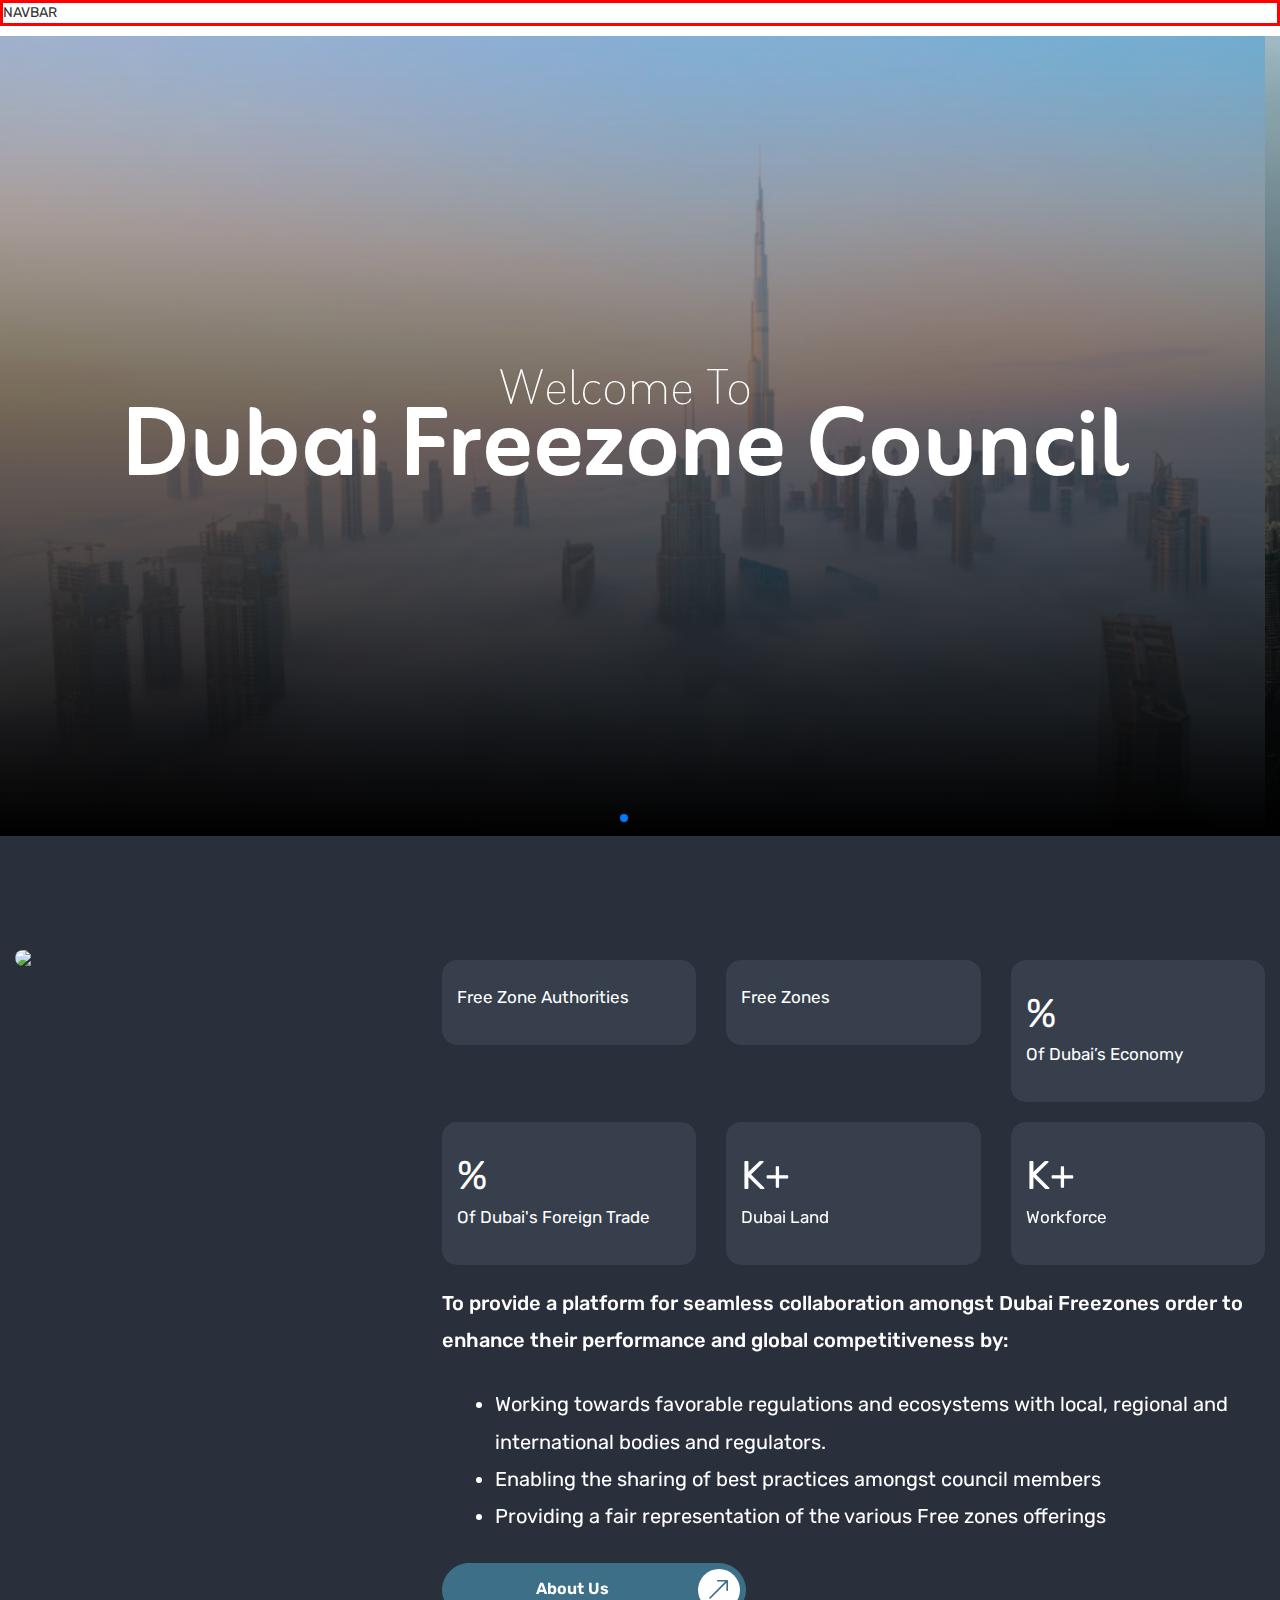
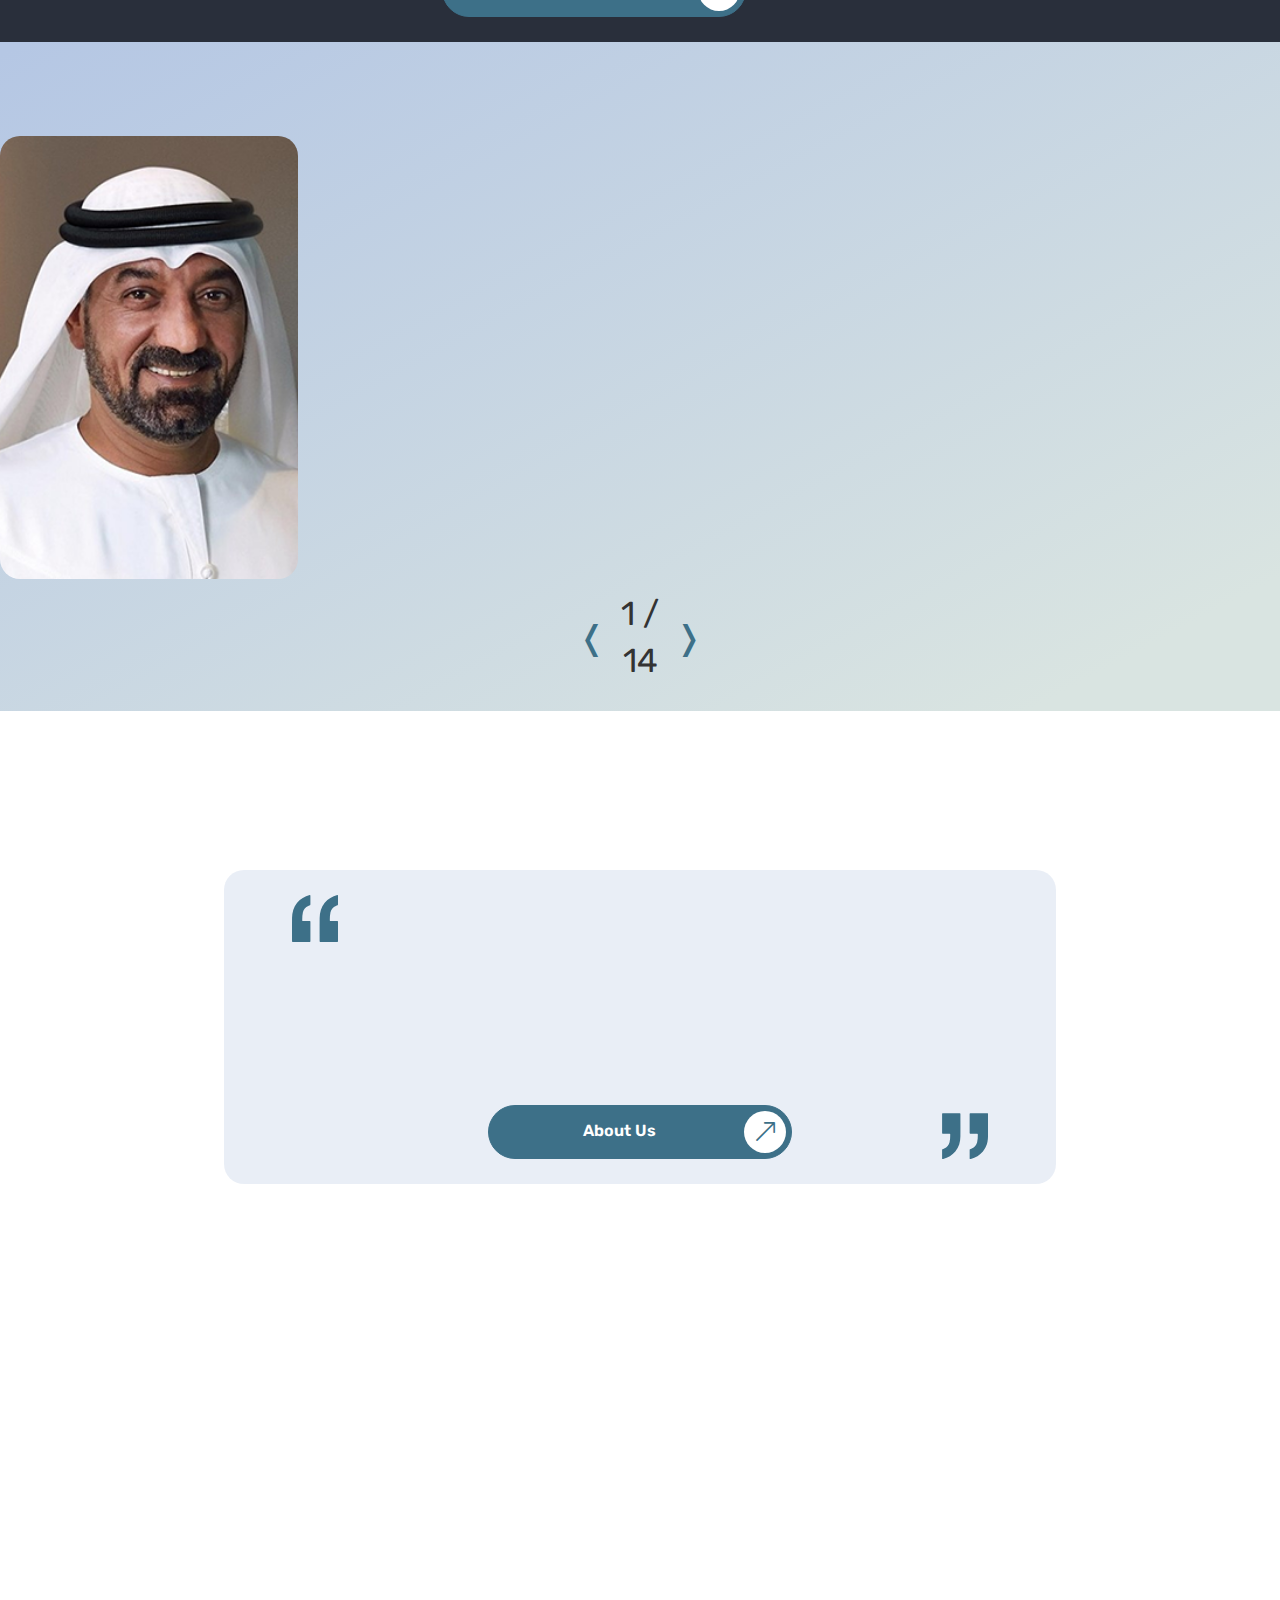
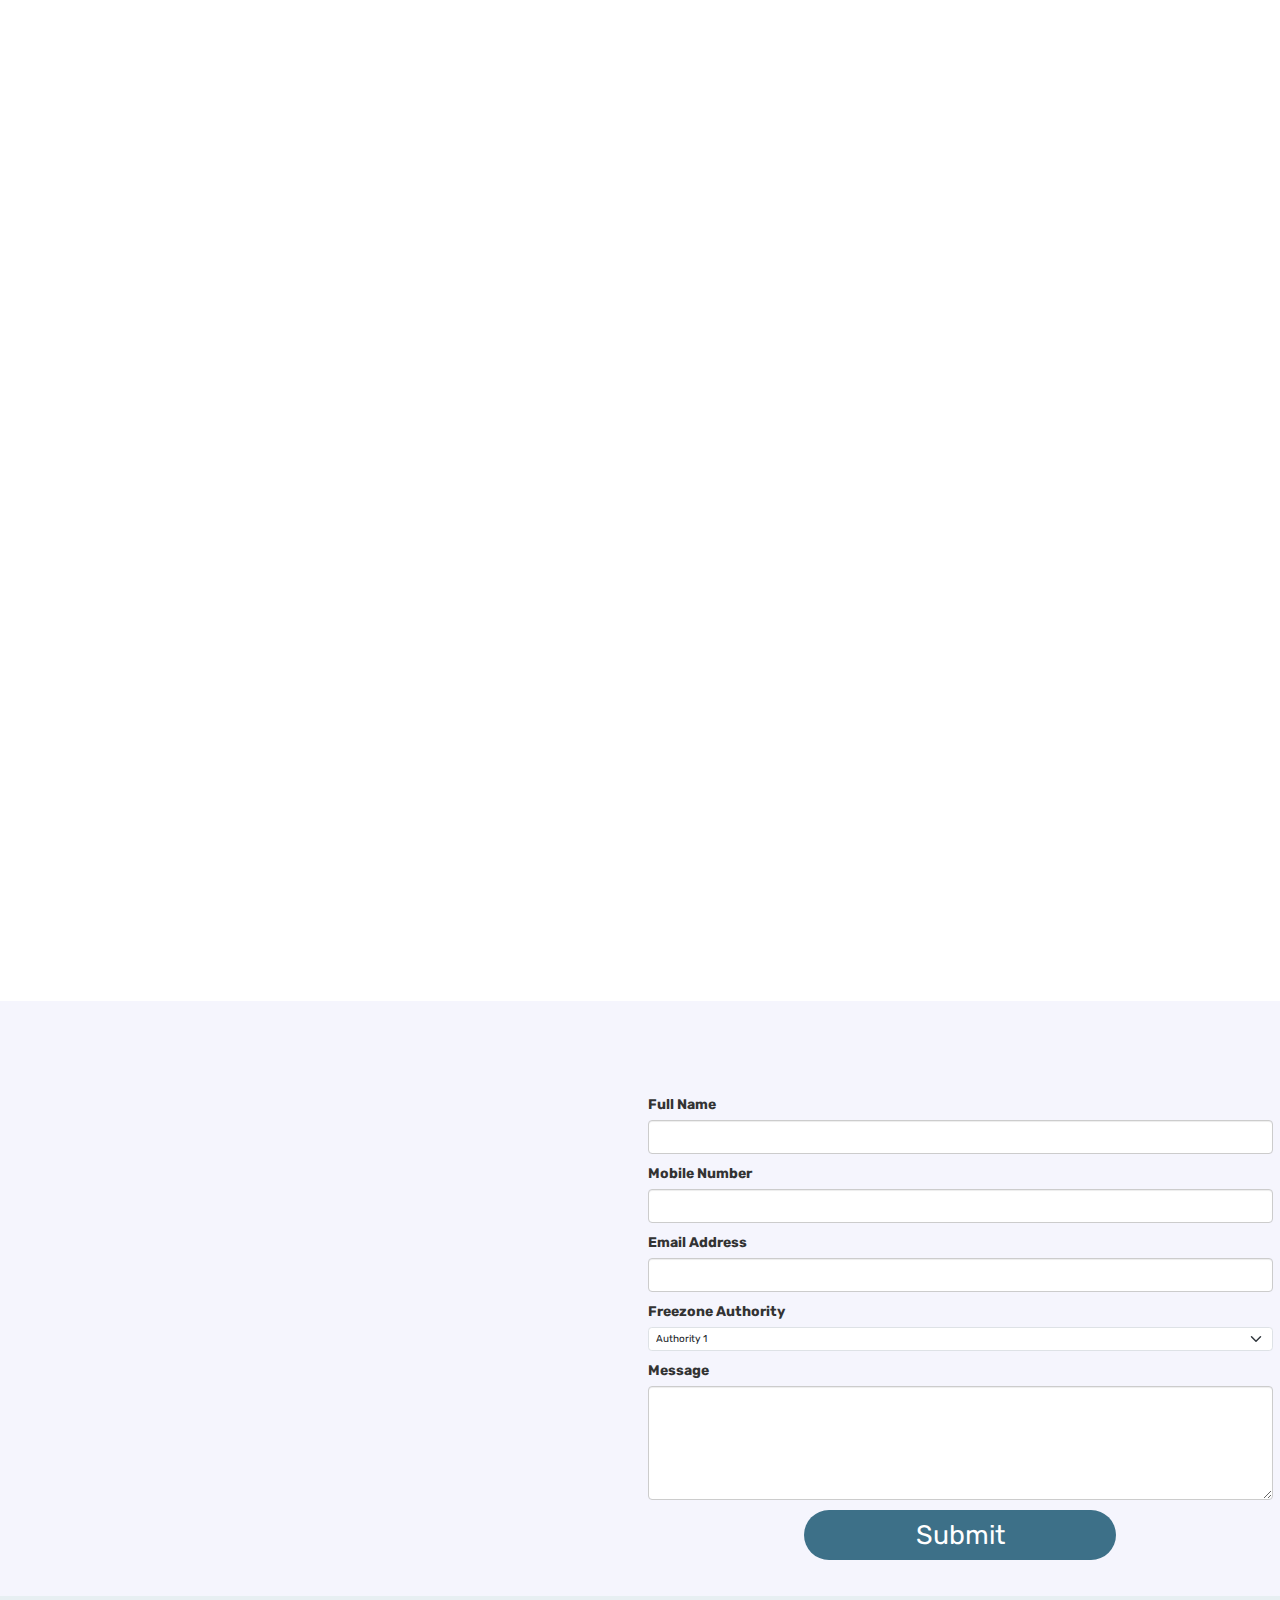
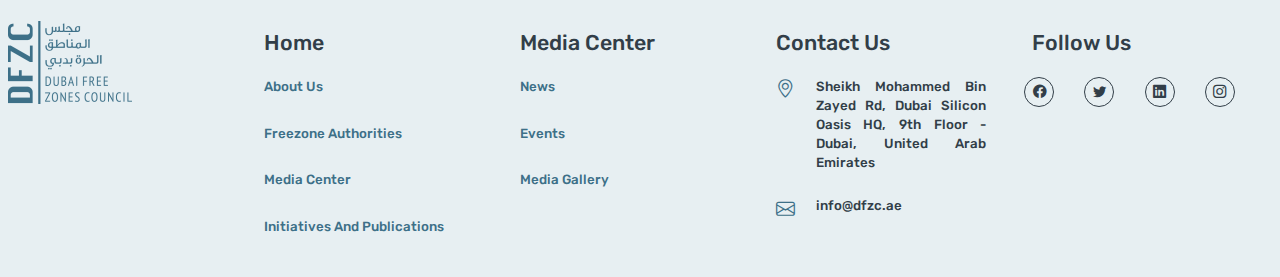
==== commit 24964e44: "Update HTML.html" ====
--- a/HTML.html
+++ b/HTML.html
@@ -45,7 +45,8 @@
         <div class="swiper mainSwiper">
           <div class="swiper-wrapper">
             <div class="swiper-slide">
-              <div
+              <div class="row">
+                <div
                 class="d-flex flex-column justify-content-center Main_Slider_Header"
               >
                 <span class="Main_Slider_Header_Text align-self-center">
@@ -56,11 +57,13 @@
                 </h1>
               </div>
               <div class="row">
-                <img src="./Assets/0.1.png" alt="" />
+                <img class="ASD" src="./Assets/0.1.png" alt="" />
+              </div>
               </div>
             </div>
             <div class="swiper-slide">
-              <div
+              <div class="row">
+                <div
                 class="d-flex flex-column justify-content-center Main_Slider_Header"
               >
                 <span class="Main_Slider_Header_Text align-self-center">
@@ -73,9 +76,11 @@
               <div class="row">
                 <img src="./Assets/0.2.png" alt="" />
               </div>
+              </div>
             </div>
             <div class="swiper-slide">
-              <div
+              <div class="row">
+                <div
                 class="d-flex flex-column justify-content-center Main_Slider_Header"
               >
                 <span class="Main_Slider_Header_Text align-self-center">
@@ -87,6 +92,7 @@
               </div>
               <div class="row">
                 <img src="./Assets/0.3.png" alt="" />
+              </div>
               </div>
             </div>
           </div>
--- a/CSS.css
+++ b/CSS.css
@@ -1,11 +1,33 @@
+.red {
+  border: red solid;
+}
 * {
+  padding: 0;
   margin: 0;
-  padding: 0;
-}
-html{
+  --prim: #fbfbfb;
+  --second: #2a303b;
+  --second2: #273242;
+  --third: #f5f6fd;
+  --fourth: #e7eff3;
+  --blue: #14719d;
+  --blue2: #3d7088;
+}
+html {
   scroll-behavior: smooth;
 }
-h1 {
+
+.swiper {
+  width: 100%;
+  height: 100%;
+}
+
+.swiper-slide {
+  display: flex;
+  justify-content: center;
+  align-items: center;
+}
+.Title {
+  font-size: 40pt;
   font-family: "Inter", sans-serif;
   font-weight: 700;
   text-transform: capitalize;
@@ -19,91 +41,248 @@
   list-style-position: outside;
   margin-left: 4%;
 }
+
+.container-fluid {
+  position: relative !important;
+}
+
+.Main_Slider_Header {
+  background: linear-gradient(rgb(61, 112, 136, 0.2) 0%, rgb(0, 0, 0, 1) 100%);
+  position: absolute;
+  height: 100%;
+  width: 100%;
+  user-select:none ;
+}
+.Main_Slider_Header_Text {
+  font-family: "Zain", sans-serif;
+  font-weight: 200;
+  font-size: 3.5em;
+  color: white;
+  text-transform: capitalize;
+  margin-bottom: -4%;
+}
+.Main_Slider_Header_Text_Bold {
+  font-family: "Zain", sans-serif;
+  font-weight: 700;
+  font-size: 7em;
+  text-transform: capitalize;
+  color: white;
+}
 .About_Us_Outer_Div {
   background-color: #292f3b;
-  padding: 2vw;
+  padding: 2%;
 }
 .About_Us_Title_Div {
   color: #ffffff;
-  width: 40vw;
-  font-size: 20pt;
-  margin-bottom: 5vh;
-}
-.About_Us_Content_Div {
-  display: flex;
-  justify-content: space-between;
-}
-.About_Us_Content_Left {
-  width: 35vw;
-}
-.About_Us_Content_Left_Image_Div {
-  display: flex;
-  justify-content: center;
-  width: 30vw;
-  border-radius: 20px;
+}
+.media {
+  display: flex;
+  justify-content: center;
   overflow: hidden;
-}
-.About_Us_Content_Left_Image {
+  border-radius: 15px;
+}
+
+.image-fluid {
   width: 60vw;
 }
-.About_Us_Content_Right {
-  width: 65vw;
-}
-.About_Us_Content_Right_Counters {
-  display: flex;
-  justify-content: center;
-  width: 100%;
-}
-.About_Us_Content_Right_Counters_Grid {
-  width: 100%;
-}
-.About_Us_Content_Right_Counters_Row {
-  display: flex;
-  justify-content: space-between;
-  margin-bottom: 2vh;
-}
-.About_Us_Content_Right_Counters_Cell {
+.num-card {
+  width: 100%;
+  border-radius: 15px;
   background-color: #373f4d;
-  color: #ffffff;
-  width: 20vw;
-  height: 18vh;
-  border-radius: 10px;
-  display: flex;
-  justify-content: flex-start;
-  align-items: center;
-}
-.About_Us_Content_Right_Counters_Cell_Content {
-  margin-left: 5%;
+  padding: 25px 15px;
+  margin-block: 10px;
+  color: #ffffff;
+  text-align: start;
+  font-size: 40px;
   font-weight: 400;
-}
-.About_Us_Content_Right_Counters_Cell_Up {
-  display: flex;
-  align-items: center;
-  font-size: 34pt;
-}
-.About_Us_Content_Right_Counters_Cell_Up > span {
-  font-size: 14pt;
-  align-self: flex-end;
-  font-weight: 200;
-  text-indent: 20%;
-}
-.About_Us_Content_Right_Counters_Cell_Down {
-  display: flex;
-  align-items: center;
-  font-size: 10pt;
-}
-.About_Us_Content_Right_Text {
+  transition: 0.2s ease-in-out;
+}
+.num-card:hover {
+  box-shadow: 0px 0px 20px 1px rgba(0, 0, 0, 0.3);
+}
+.num-card > span {
+  font-size: 40px;
+  font-weight: 400;
+}
+.num-card > p {
+  font-size: 17px;
+  line-height: 25px;
+  text-transform: capitalize;
+}
+.Right_Text {
   color: #ffffff;
   font-size: 15pt;
   line-height: 28pt;
   text-align: start;
   margin-bottom: 3vh;
 }
-.About_Us_Content_Right_Button_Div {
-  display: flex;
-  justify-content: flex-end;
-}
-.About_Us_Content_Right_Button {
+.button1 {
+  display: flex;
+  justify-content: space-between;
+  align-items: center;
+  background-color: var(--blue2);
+  color: #ffffff;
+  border: 1px solid var(--blue2);
+  padding: 5px;
+  font-size: 16px;
+  font-weight: 600;
+  transition: 0.3s;
+  border-radius: 50px;
+
+  span {
+    text-align: center;
+    min-width: 250px;
+  }
+  i {
+    background-color: #fff;
+    color: var(--blue2);
+    border-radius: 25px;
+    width: 42px;
+    height: 42px;
+    font-size: 25px;
+    display: flex;
+    justify-content: center;
+    align-items: center;
+  }
+}
+.button1:hover {
+  box-shadow: 0px 0px 20px 1px rgba(0, 0, 0, 0.3);
+  background-color: #fff !important;
+  border: 1px solid var(--blue2) !important;
+  color: var(--blue2) !important;
+  transform: scale(1.05);
+  i {
+    color: #fff;
+    background-color: var(--blue2);
+  }
+}
+
+.Members {
+  padding: 2%;
+  background: linear-gradient(151.91deg, #b5c7e4 0.93%, #d9e4e1 90.1%);
+}
+.Card_Image_Div {
+  width: 100%;
+  display: flex;
+  justify-content: center;
+  align-items: center;
+  overflow: hidden;
+}
+.Card_Image {
+  width: 100%;
+  border-radius: 20px;
+}
+.Member_Name {
+  font-weight: 600;
+  font-size: 20pt;
+  margin-bottom: 4vh;
+}
+.Member_Pos {
+  font-weight: 500;
+  color: #62769d;
+  margin-bottom: 4vh;
+}
+.Member_Text {
+  color: #62769d;
+  font-size: 13pt;
+  line-height: 22pt;
+}
+.Members_Read_More {
+  font-size: 13pt;
+  font-weight: 500;
+  color: #14719d;
+  text-decoration: none;
+}
+.Slider_Navigation_Div {
+  display: flex;
+  justify-content: center;
+  width: 100%;
+}
+.Slider_Navigation {
+  display: flex;
+  justify-content: center;
+  align-items: center;
+  width: 10%;
+}
+.Next {
+  font-size: 25pt;
+  font-weight: 500;
+  color: var(--blue2);
+}
+.Prev {
+  font-size: 25pt;
+  font-weight: 500;
+  color: var(--blue2);
+}
+.Slider_Pagination {
+  font-size: 25pt;
+  margin: 0;
+  padding: 0;
+  text-align: center;
+}
+
+.Agenda_Outer_Div {
+  padding: 2%;
+  background: linear-gradient(
+      180deg,
+      rgba(217, 217, 217, 1) 20%,
+      rgba(217, 217, 217, 0) 100%
+    ),
+    url("./Assets/3.1.png");
+  background-size: cover;
+  height: 100vh;
+  background-attachment: fixed;
+}
+.Agenda_Inner_Div {
+  padding: 2vw;
+}
+.Agenda_Title_Div {
+  color: #2a303b;
+  font-size: 20pt;
+  margin-bottom: 5vh;
+}
+
+.Agenda_Card {
+  display: flex;
+  justify-content: center;
+}
+.Agenda_Card > .row {
+  width: 65vw;
+  display: flex;
+  justify-content: center;
+  align-items: center;
+  background-color: rgba(227, 234, 244, 0.8);
+  backdrop-filter: blur(4px);
+  border-radius: 20px;
+  padding: 2vw;
+}
+
+.Agenda_Content_Card_Left_Image {
+  width: 40%;
+}
+.Agenda_Content_Card_Center {
+  width: 50vw;
+}
+.Agenda_Content_Card_Center_Quote {
+  margin-bottom: 4vh;
+}
+.Agenda_Content_Card_Center_Quote_Text {
+  text-transform: capitalize;
+  color: #000000;
+  font-size: 13pt;
+  line-height: 22pt;
+}
+.Agenda_Content_Card_Center_Quoter {
+  margin-bottom: 4vh;
+}
+.Agenda_Content_Card_Center_Quoter_Text {
+  color: #3d7088;
+}
+.Agenda_Content_Card_Center_Button_Div {
+  display: flex;
+  justify-content: center;
+}
+.Agenda_Content_Card_Center_Button {
   background-color: #3d7088;
   color: #ffffff;
   font-size: 12pt;
@@ -114,261 +293,187 @@
   border-radius: 50px;
   cursor: pointer;
 }
-
-.About_Us_Content_Right_Button:hover {
-  background-color: #3d708800;
-  border: #ffffff solid 2px;
-  color: #ffffff;
-  transition: 0.5s;
-}
-
-.Members_Outer_Div {
-  background: linear-gradient(151.91deg, #b5c7e4 0.93%, #d9e4e1 90.1%);
-  padding: 2vw;
-}
-.Members_Title_Div {
-  color: #2a303b;
-  width: 40vw;
-  font-size: 20pt;
-  margin-bottom: 5vh;
-}
-.Members_Arrows_Div {
-  display: flex;
-  justify-content: flex-end;
-  width: 96vw;
-}
-.Members_Arrow_Div_Contents {
-  display: flex;
-  justify-content: space-around;
-  align-items: center;
-  width: 10vw;
-}
-.Members_Card_Number {
-  color: #2a303b;
-  font-size: 12pt;
-}
-.Members_Arrows {
-  color: #2a303b;
-  display: flex;
-  width: 3vw;
-  justify-content: space-between;
-}
-.Member_Arrow_Left {
-  cursor: pointer;
-  font-size: 12pt;
-}
-.Member_Arrow_Right {
-  font-size: 12pt;
-  cursor: pointer;
-}
-.Members_Contents_Div {
-  display: flex;
-  justify-content: space-between;
-  align-items: center;
-  height: 60vh;
-  margin-bottom: 5vh;
-}
-.Members_Content_Left {
-  height: 60vh;
-  display: flex;
-  justify-content: center;
-  width: 20vw;
-}
-.Members_Content_Left_Image_Div {
-  display: flex;
-  justify-content: center;
-  overflow: hidden;
-  border-radius: 20px;
-}
-
-.Members_Content_Right {
-  width: 70vw;
-}
-.Members_Content_Right_Title_Div {
-  margin-bottom: 4vh;
-}
-.Members_Content_Right_Title_Text {
-  font-weight: 600;
-  font-size: 20pt;
-}
-.Members_Content_Right_Position {
-  font-weight: 500;
-  color: #62769d;
-  margin-bottom: 4vh;
-}
-.Members_Content_Right_Plain_Text_Div {
-  margin-bottom: 8vh;
-  width: 55vw;
-}
-.Members_Content_Right_Plain_Text {
-  color: #62769d;
-  font-size: 13pt;
-  line-height: 22pt;
-}
-
-.Members_Content_Right_Read_More {
-  font-size: 13pt;
-  font-weight: 500;
-  color: #14719d;
-  text-decoration: none;
-}
-.Members_Button_Div {
-  display: flex;
-  justify-content: end;
-}
-.Member_All_Members_Button {
-  background-color: #3d7088;
-  color: #ffffff;
-  font-size: 12pt;
-  font-weight: 600;
-  border: none;
-  height: 7vh;
-  width: 15vw;
-  border-radius: 50px;
-  cursor: pointer;
-}
-.Member_All_Members_Button:hover {
-  background-color: #3d708800;
-  border: #3d7088 solid 2px;
-  color: #3d7088;
-  transition: 0.5s;
-}
-
-.Agenda_Outer_Div {
-  background: url("./Assets/3.1.png");
-  background-size: cover;
-  height: 110vh;
-}
-.Agenda_Inner_Div {
-  background: linear-gradient(180deg, #d9d9d9 0%, rgba(217, 217, 217, 0) 100%);
-  background-blend-mode: luminosity;
-  height: 90vh;
-  padding: 2vw;
-}
-.Agenda_Title_Div {
-  color: #2a303b;
-  width: 50vw;
-  font-size: 20pt;
-  margin-bottom: 5vh;
-}
-.Agenda_Content_Card_Div {
-  display: flex;
-  justify-content: center;
-  align-items: center;
-}
-.Agenda_Content_Card {
-  background-color: rgba(227, 234, 244, 0.8);
-  backdrop-filter: blur(4px);
-  border-radius: 20px;
-  padding: 2vw;
-  display: flex;
-  justify-content: space-around;
-  width: 65vw;
-}
-.Agenda_Content_Card_Left {
-  padding: 0;
-  display: flex;
-  justify-content: center;
-  align-items: flex-start;
-  width: 5vw;
-  height: 13vh;
-}
-.Agenda_Content_Card_Left_Image {
-  width: 40%;
-}
-.Agenda_Content_Card_Center {
-  width: 50vw;
-}
-.Agenda_Content_Card_Center_Quote {
-  margin-bottom: 4vh;
-}
-.Agenda_Content_Card_Center_Quote_Text {
-  text-transform: capitalize;
-  color: #000000;
-  font-size: 13pt;
-  line-height: 22pt;
-}
-.Agenda_Content_Card_Center_Quoter {
-  margin-bottom: 4vh;
-}
-.Agenda_Content_Card_Center_Quoter_Text {
-  color: #3d7088;
-}
-.Agenda_Content_Card_Center_Button_Div {
-  display: flex;
-  justify-content: center;
-}
-.Agenda_Content_Card_Center_Button {
-  background-color: #3d7088;
-  color: #ffffff;
-  font-size: 12pt;
-  font-weight: 600;
-  border: none;
-  height: 7vh;
-  width: 15vw;
-  border-radius: 50px;
-  cursor: pointer;
-}
 .Agenda_Content_Card_Center_Button:hover {
   background-color: #3d708800;
   border: #3d7088 solid 2px;
   color: #3d7088;
   transition: 0.5s;
 }
-.Agenda_Content_Card_Right {
-  display: flex;
-  justify-content: center;
-  align-items: end;
-  height: 13vh;
-  width: 5vw;
-}
+
 .Agenda_Content_Card_Right_Image {
   transform: rotateZ(-180deg);
   width: 40%;
 }
 
-.Authorities_Outer_Div{
-  padding: 2vw;
+.Authorities_Outer_Div {
+  padding: 2%;
   background-color: #ffffff;
-  height: 75vh;
-}
-.Authorities_Title_Div{
+  height: 110vh;
+}
+.Authorities_Title_Div {
   color: #2a303b;
   width: 40vw;
   font-size: 20pt;
   margin-bottom: 5vh;
 }
-.Authorities_Items_Div{
-  display: flex;
-  justify-content: center;
-  align-items: center;
-}
-.Authorities_Items_Rows{
-  width: 96vw;
-}
-.Authorities_Items_Row{
-  display: flex;
-  justify-content: center;
-  align-items: center;
-}
-.Authorities_Items_Row_Item{
-  width: 96vw;
-  display: flex;
-  justify-content: center;
-  align-items: center;
-}
-.Authorities_Items_Row_Item_Image_Div{
-width: 20vw;
-display: flex;
-justify-content: center;
-align-items: center;
-}
-.Authorities_Items_Row_Item_Image{
-  width: 10vw;
-filter: grayscale(1);
-transition: .5s;
-}
-.Authorities_Items_Row_Item_Image:hover{
-filter: grayscale(0);
-transform: scale(1.2);
-}+.Authorities_Image_Container {
+  display: flex;
+  justify-content: center;
+  align-items: center;
+}
+.Authorities_Image {
+  cursor: pointer;
+  width: 15vw;
+  filter: grayscale(1);
+  transition: 0.5s;
+}
+.Authorities_Image:hover {
+  filter: grayscale(0);
+  transform: scale(1.2);
+}
+
+.Contact_Container {
+  padding: 2%;
+  background-color: #f5f5fd;
+}
+.Submit_Button {
+  color: #ffffff;
+  background-color: #3d7088;
+  width: 50%;
+  height: 50px;
+  border: none;
+  border-radius: 50px;
+  font-size: 20pt;
+  font-weight: 400;
+  transition: 0.5s;
+}
+.Submit_Button:hover {
+  background-color: #ffffff;
+  color: #3d7088;
+  border: solid #3d7088;
+  font-weight: 600;
+}
+.Map_Div {
+  iframe {
+    width: 100%;
+    height: 100%;
+  }
+}
+.Footer {
+  padding: 2%;
+  background-color: #e7eff2;
+}
+.Footer_Logo_Image {
+  transition: 0.5s ease-in-out;
+}
+.Footer_Logo_Image:hover {
+  transform: scale(1.1);
+}
+.Footer_Title {
+  color: #323e48;
+  font-size: 16pt;
+}
+.Footer_Element {
+  padding-top: 5%;
+  padding-bottom: 5%;
+  width: 100%;
+}
+.Footer_Link {
+  text-decoration: none;
+  color: #3d7088;
+  font-size: 10pt;
+  font-weight: 500;
+}
+.Footer_Link:after {
+  text-decoration: none;
+  background-color: #3d7088;
+  border-radius: 5px;
+  content: "";
+  display: block;
+  height: 5px;
+  margin-top: -1%;
+  transition: width 0.5s;
+  width: 0;
+}
+.Footer_Link:hover:after {
+  text-decoration: double;
+  width: 20%;
+}
+.Footer_Map_Link {
+  text-decoration: none;
+  color: #323e48;
+  font-size: 10pt;
+  font-weight: 500;
+  transition: 0.5s ease-in-out;
+}
+
+.Footer_Contact_Icon {
+  color: #3d7088;
+  font-size: 14pt;
+}
+.Footer_Contact_Text {
+  overflow-wrap: break-word;
+  color: #323e48;
+  font-size: 10pt;
+  font-weight: 500;
+  text-align: justify;
+}
+.Footer_Social_Icon_Div {
+  width: 30px;
+  height: 30px;
+  display: flex;
+  justify-content: center;
+  align-items: center;
+  border: 1px solid #323e48;
+  border-radius: 25px;
+  transition: 0.5s ease-in-out;
+  cursor: pointer;
+}
+.Footer_Social_Icon {
+  color: #323e48;
+  transition: 0.5s ease-in-out;
+  font-size: 10pt;
+}
+.Footer_Social_Icon_Div:hover {
+  box-shadow: 0px 0px 5px 1px rgba(0, 0, 0, 0.3);
+  .Footer_Social_Icon {
+    color: #3d7088;
+  }
+  border: 1px solid #3d7088;
+  transform: translateY(10px);
+}
+.TopButton {
+  position: fixed;
+  bottom: 20px;
+  right: 20px;
+  z-index: 99;
+  display: none;
+  height: 50px;
+  width: 50px;
+  border-radius: 50px;
+  background-color: #3d7088;
+  transition: 0.5s ease-in-out;
+}
+.TopButton:hover {
+  transform: scale(1.1);
+}
+.GoTop {
+  color: #ffffff;
+  background: none;
+  display: flex;
+  justify-content: center;
+  align-items: center;
+  border: none;
+  cursor: pointer;
+  font-size: 24pt;
+  i {
+    margin: 0;
+    padding: 0;
+    display: flex;
+    justify-content: center;
+    align-items: center;
+  }
+}
+.Nav_Logo_Image {
+  width: 50%;
+}
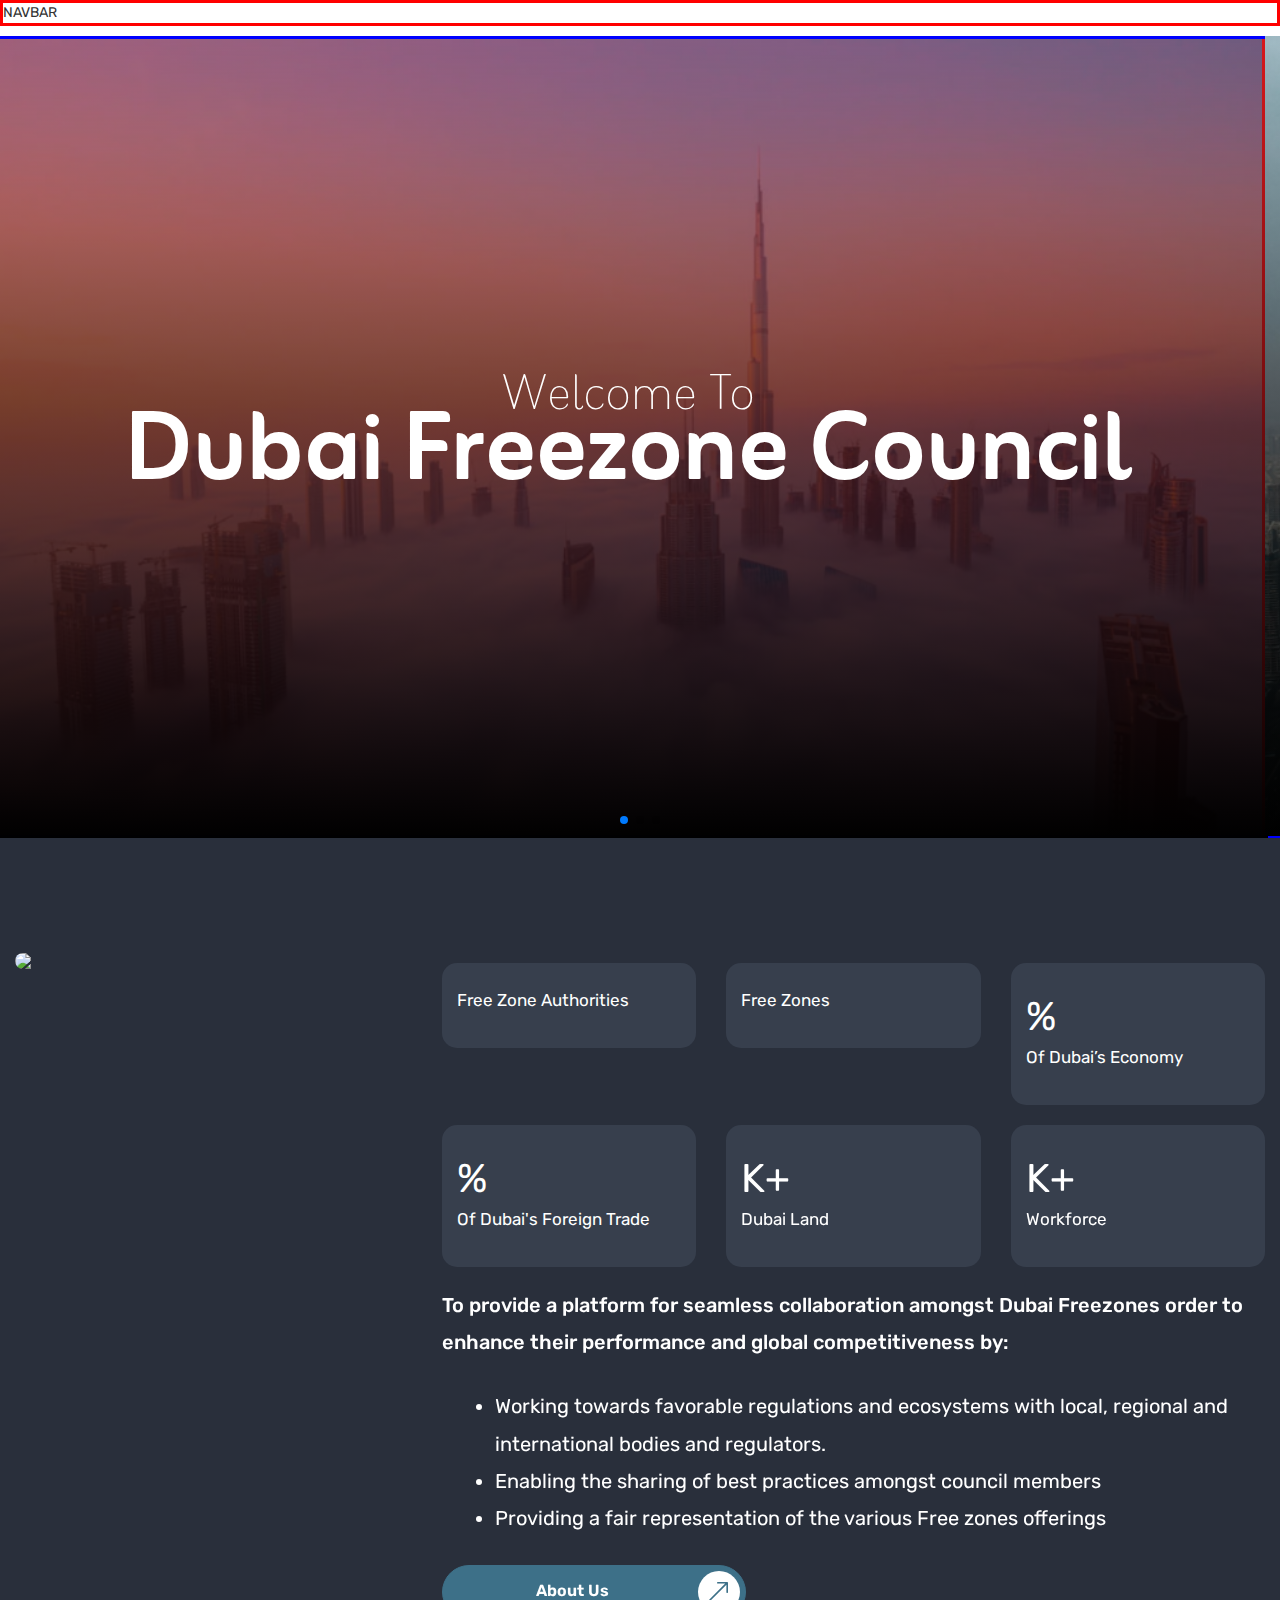
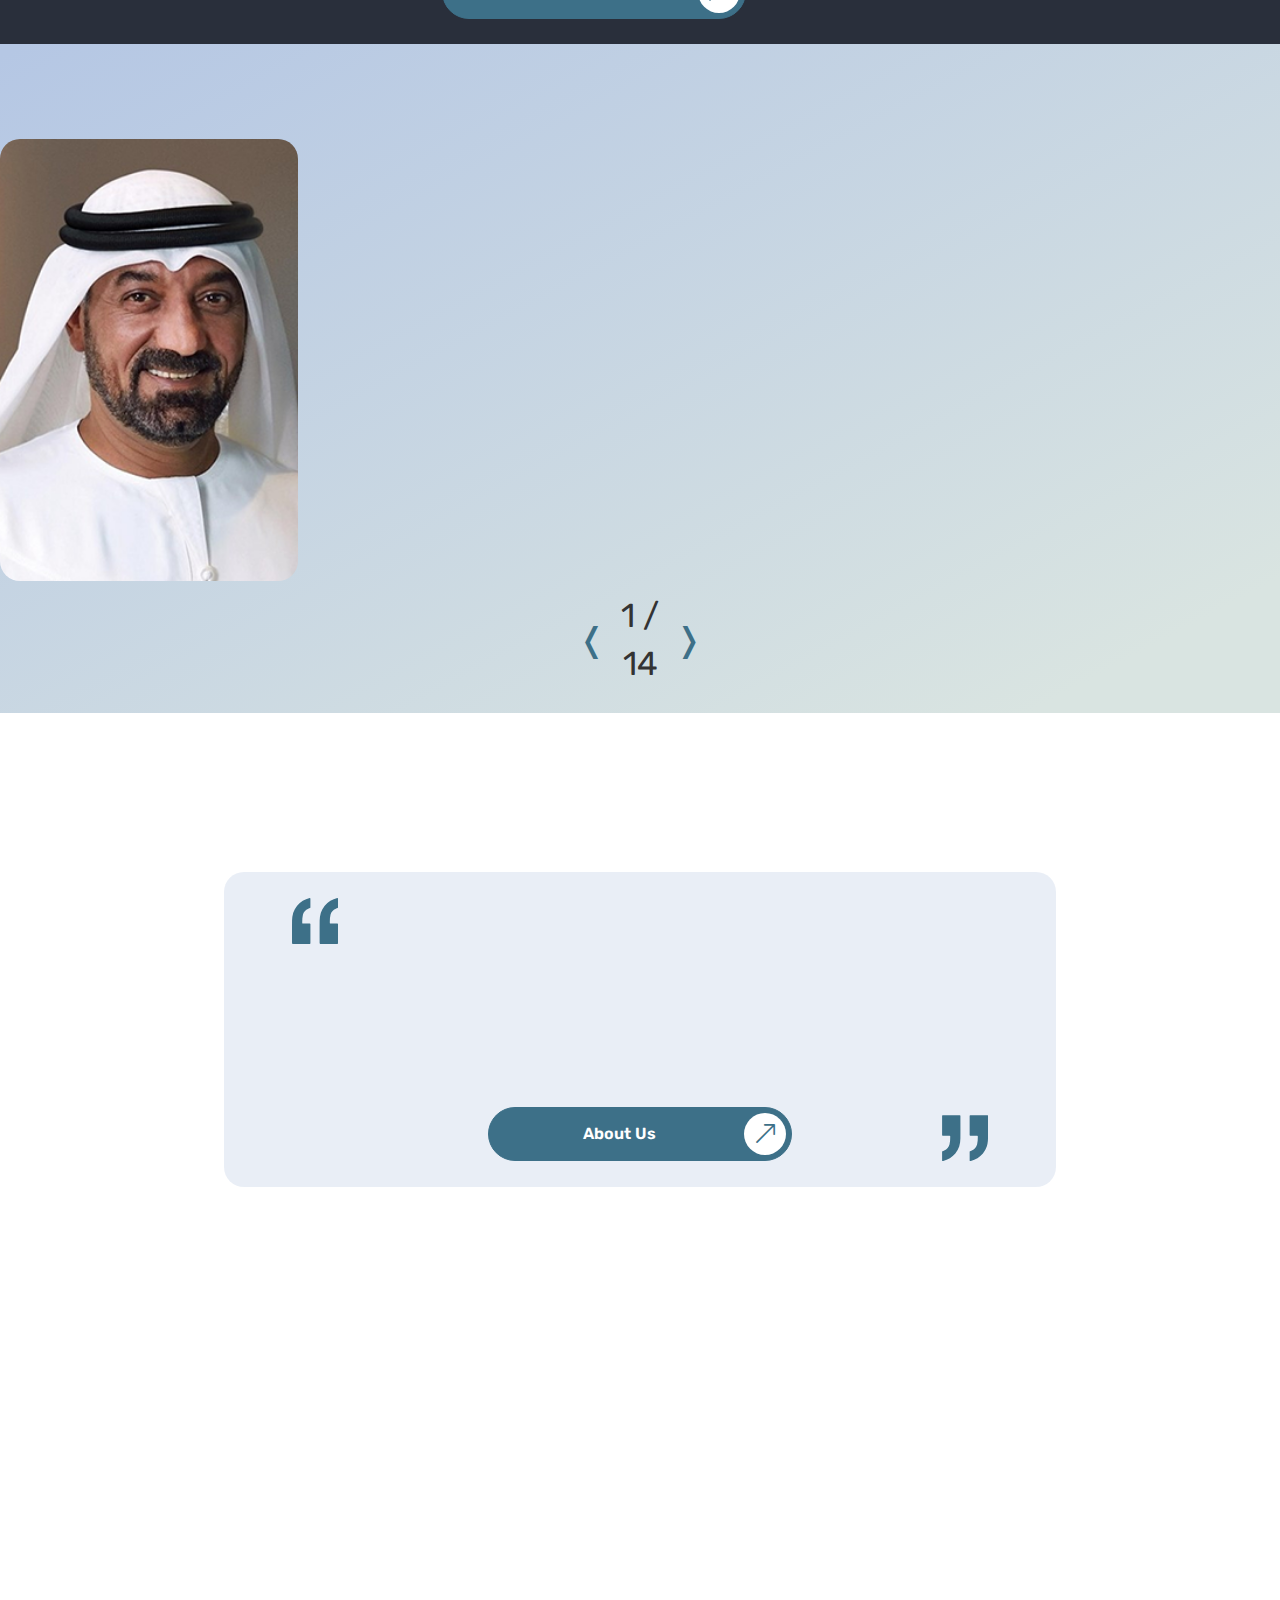
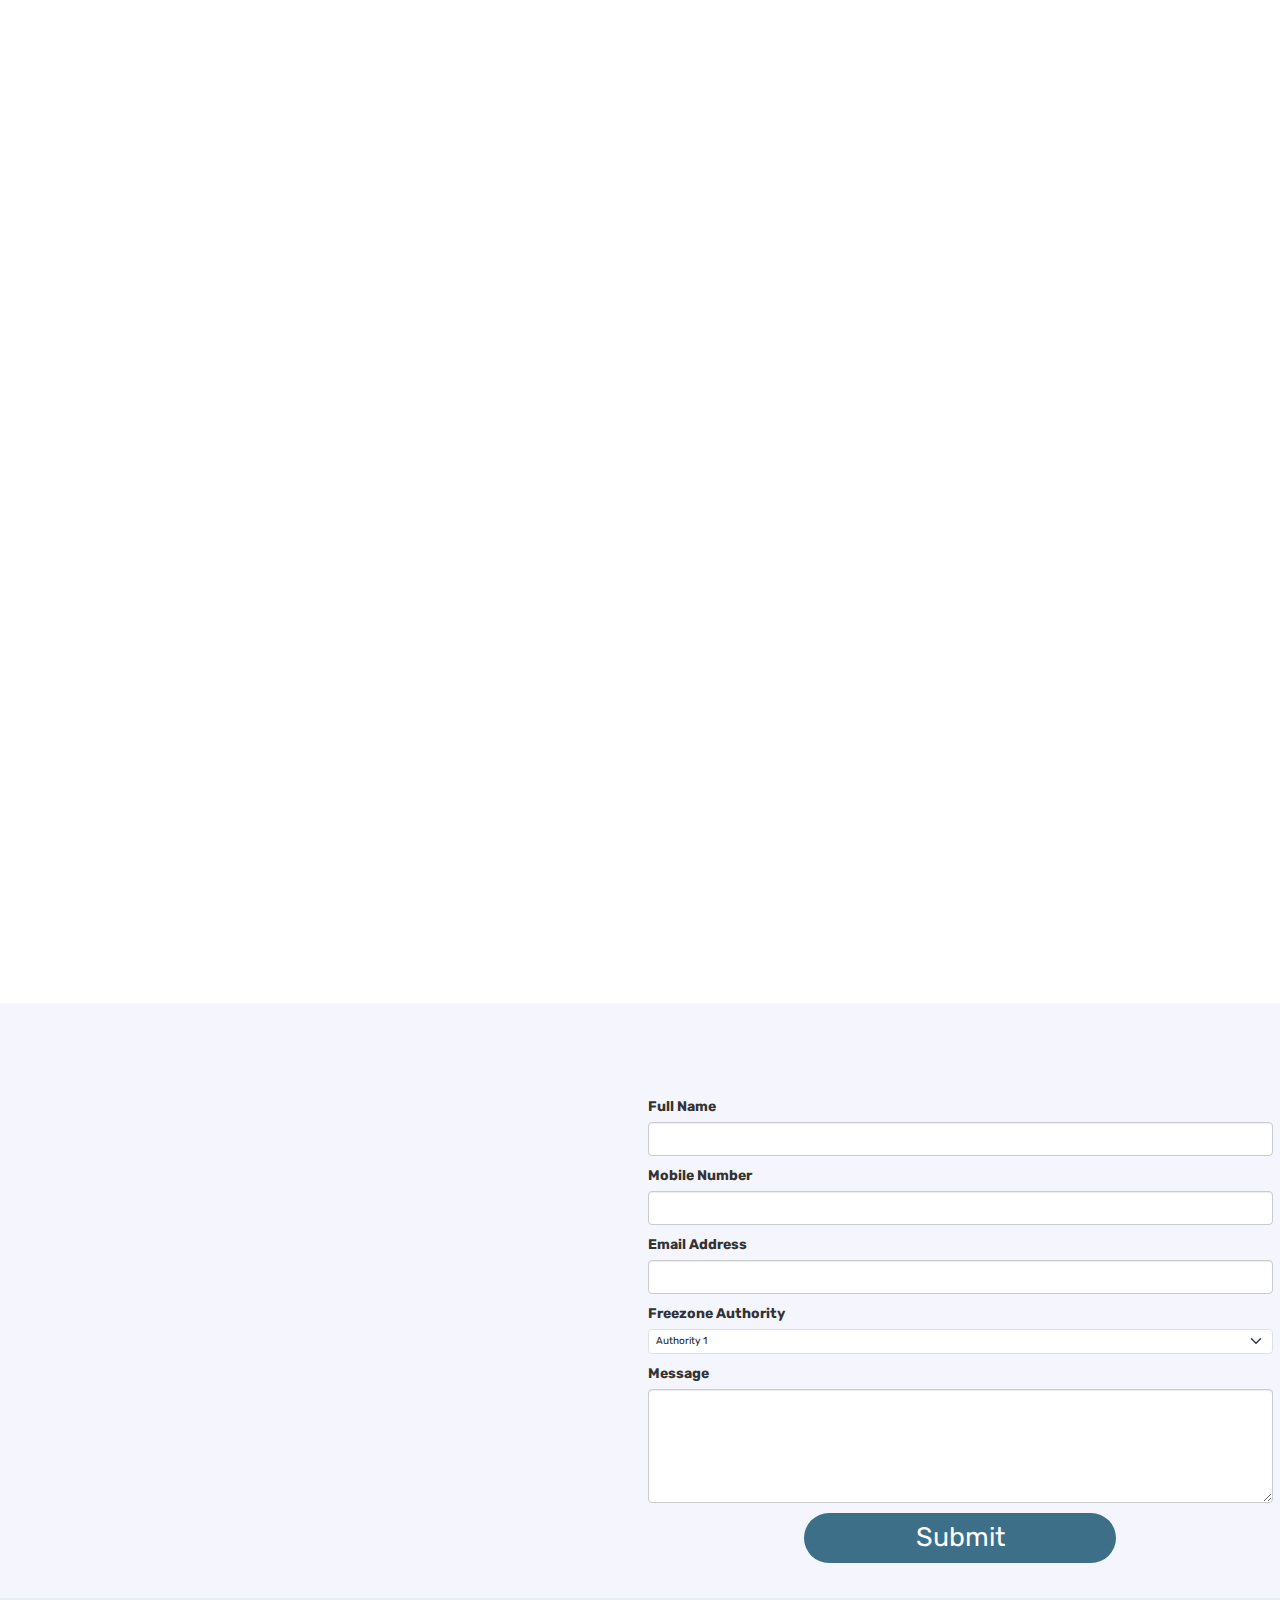
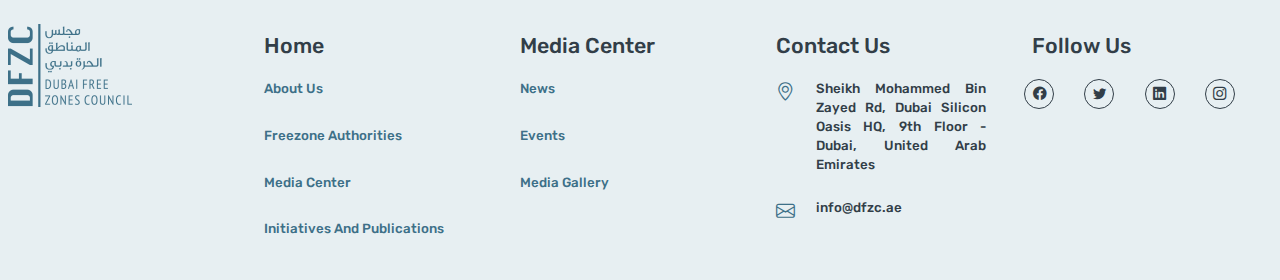
==== commit e18daf0a: "Update HTML.html" ====
--- a/HTML.html
+++ b/HTML.html
@@ -40,59 +40,60 @@
 
   <body>
     <p class="red">NAVBAR</p>
+
     <div class="container-fluid">
       <div class="row Main_Slider">
         <div class="swiper mainSwiper">
           <div class="swiper-wrapper">
             <div class="swiper-slide">
-              <div class="row">
+              <div class="row ASD blue">
                 <div
-                class="d-flex flex-column justify-content-center Main_Slider_Header"
-              >
-                <span class="Main_Slider_Header_Text align-self-center">
-                  Welcome To
-                </span>
-                <h1 class="Main_Slider_Header_Text_Bold align-self-center">
-                  Dubai Freezone Council
-                </h1>
-              </div>
-              <div class="row">
-                <img class="ASD" src="./Assets/0.1.png" alt="" />
-              </div>
+                  class="d-flex flex-column justify-content-center Main_Slider_Header"
+                >
+                  <span class="Main_Slider_Header_Text align-self-center">
+                    Welcome To
+                  </span>
+                  <h1 class="Main_Slider_Header_Text_Bold align-self-center">
+                    Dubai Freezone Council
+                  </h1>
+                </div>
+                <div class="row">
+                  <img src="./Assets/0.1.png" alt="" />
+                </div>
               </div>
             </div>
             <div class="swiper-slide">
               <div class="row">
                 <div
-                class="d-flex flex-column justify-content-center Main_Slider_Header"
-              >
-                <span class="Main_Slider_Header_Text align-self-center">
-                  The Dubai Free Zones Council (DFZC)
-                </span>
-                <h1 class="Main_Slider_Header_Text_Bold align-self-center">
-                  Aims attract investments.
-                </h1>
-              </div>
-              <div class="row">
-                <img src="./Assets/0.2.png" alt="" />
-              </div>
+                  class="d-flex flex-column justify-content-center Main_Slider_Header"
+                >
+                  <span class="Main_Slider_Header_Text align-self-center">
+                    The Dubai Free Zones Council (DFZC)
+                  </span>
+                  <h1 class="Main_Slider_Header_Text_Bold align-self-center">
+                    Aims attract investments.
+                  </h1>
+                </div>
+                <div class="row">
+                  <img src="./Assets/0.2.png" alt="" />
+                </div>
               </div>
             </div>
             <div class="swiper-slide">
               <div class="row">
                 <div
-                class="d-flex flex-column justify-content-center Main_Slider_Header"
-              >
-                <span class="Main_Slider_Header_Text align-self-center">
-                  The Council’s Efforts Support
-                </span>
-                <h1 class="Main_Slider_Header_Text_Bold align-self-center">
-                  Dubai Government’s strategic plans.
-                </h1>
-              </div>
-              <div class="row">
-                <img src="./Assets/0.3.png" alt="" />
-              </div>
+                  class="d-flex flex-column justify-content-center Main_Slider_Header"
+                >
+                  <span class="Main_Slider_Header_Text align-self-center">
+                    The Council’s Efforts Support
+                  </span>
+                  <h1 class="Main_Slider_Header_Text_Bold align-self-center">
+                    Dubai Government’s strategic plans.
+                  </h1>
+                </div>
+                <div class="row">
+                  <img src="./Assets/0.3.png" alt="" />
+                </div>
               </div>
             </div>
           </div>
--- a/CSS.css
+++ b/CSS.css
@@ -1,5 +1,8 @@
 .red {
   border: red solid;
+}
+.blue{
+  border: blue solid;
 }
 * {
   padding: 0;
@@ -14,8 +17,8 @@
 }
 html {
   scroll-behavior: smooth;
-}
-
+  overflow-x: scroll
+}
 .swiper {
   width: 100%;
   height: 100%;
@@ -52,6 +55,15 @@
   height: 100%;
   width: 100%;
   user-select:none ;
+}
+.ASD{
+  background-color: red;
+}
+.row{
+}
+.left{
+  left: 0;
+  right: 0;
 }
 .Main_Slider_Header_Text {
   font-family: "Zain", sans-serif;
@@ -193,6 +205,20 @@
   color: #14719d;
   text-decoration: none;
 }
+.Members_Read_More::after{
+  text-decoration: none;
+  background-color: #3d7088;
+  border-radius: 5px;
+  content: "";
+  display: block;
+  height: 5px;
+  transition: width 0.5s;
+  width: 0;
+}
+.Members_Read_More:hover::after{
+  text-decoration: none;
+  width: 5%;
+}
 .Slider_Navigation_Div {
   display: flex;
   justify-content: center;
